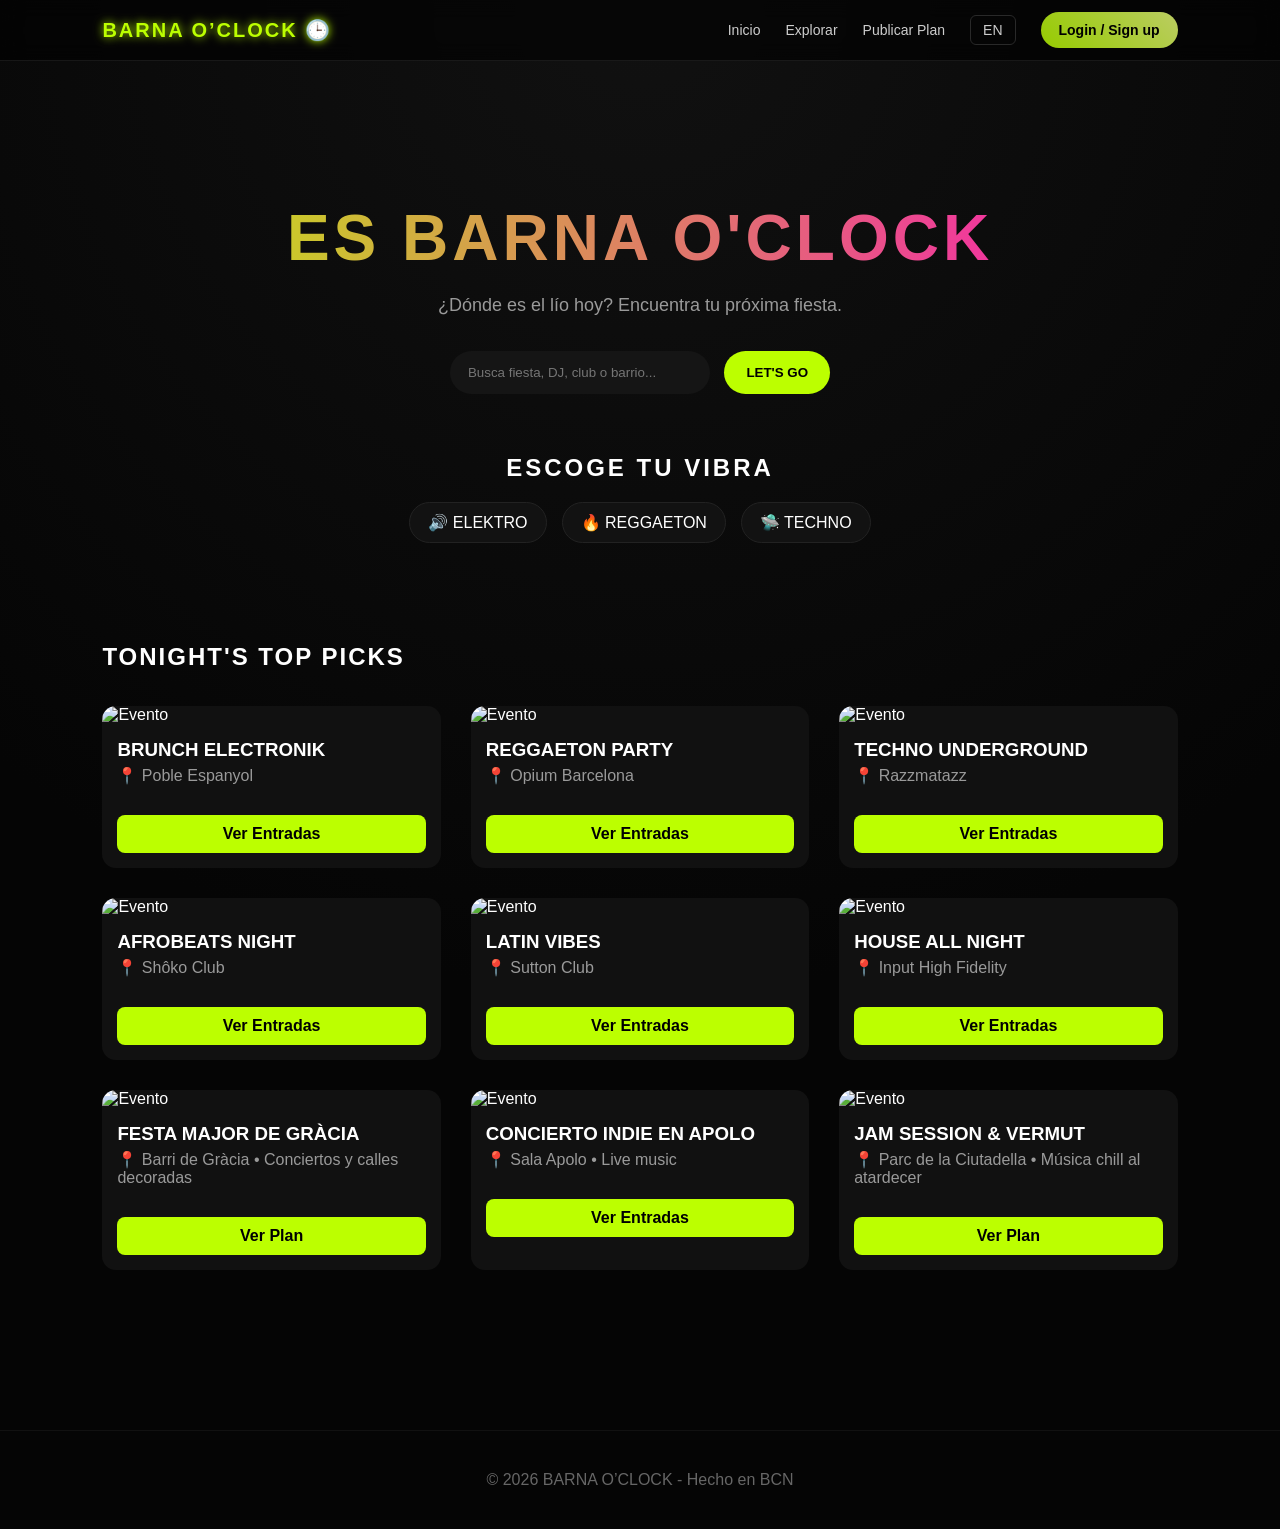
==== index.html @ 9865435f "ingles y css" ====
<!DOCTYPE html>
<html lang="es">
<head>
<meta charset="UTF-8">
<meta name="viewport" content="width=device-width, initial-scale=1.0">
<title>BARNA O’CLOCK | La noche en BCN</title>
<link rel="stylesheet" href="style.css">
</head>

<body>

<header>
<nav>
<div class="logo">BARNA O’CLOCK 🕒</div>

<ul>
<li><a href="index.html">Inicio</a></li>
<li><a href="explorar.html">Explorar</a></li>
<li><a href="nuevo-evento.html">Publicar Plan</a></li>

<li><a href="index-en.html" id="lang-toggle">EN</a></li>

<li><a href="auth.html" class="btn-login">Login / Sign up</a></li>
</ul>

</nav>
</header>


    <main>
        <section class="hero">          
            <h1>ES BARNA O'CLOCK</h1>
            <p>¿Dónde es el lío hoy? Encuentra tu próxima fiesta.</p>
            <input type="text" placeholder="Busca fiesta, DJ, club o barrio...">
            <button>LET'S GO</button>
        </section>

        <section class="vibes">
            <h2>ESCOGE TU VIBRA</h2>
            <div class="vibe-tags">
                <span>🔊 ELEKTRO</span>
                <span>🔥 REGGAETON</span>
                <span>🛸 TECHNO</span>
            </div>
        </section>

        <section class="eventos-destacados">
            <h2>TONIGHT'S TOP PICKS</h2>
            <div class="grid-eventos">

<div class="card">
<img src="img/flyer1.jpg" alt="Evento">
<h3>BRUNCH ELECTRONIK</h3>
<p>📍 Poble Espanyol</p>
<a href="evento.html">Ver Entradas</a>
</div>

<div class="card">
<img src="img/flyer2.jpg" alt="Evento">
<h3>REGGAETON PARTY</h3>
<p>📍 Opium Barcelona</p>
<a href="#">Ver Entradas</a>
</div>

<div class="card">
<img src="img/flyer3.jpg" alt="Evento">
<h3>TECHNO UNDERGROUND</h3>
<p>📍 Razzmatazz</p>
<a href="#">Ver Entradas</a>
</div>

<div class="card">
<img src="img/flyer4.jpg" alt="Evento">
<h3>AFROBEATS NIGHT</h3>
<p>📍 Shôko Club</p>
<a href="#">Ver Entradas</a>
</div>

<div class="card">
<img src="img/flyer5.jpg" alt="Evento">
<h3>LATIN VIBES</h3>
<p>📍 Sutton Club</p>
<a href="#">Ver Entradas</a>
</div>

<div class="card">
<img src="img/flyer6.jpg" alt="Evento">
<h3>HOUSE ALL NIGHT</h3>
<p>📍 Input High Fidelity</p>
<a href="#">Ver Entradas</a>
</div>

<div class="card">
<img src="img/flyer7.jpg" alt="Evento">
<h3>FESTA MAJOR DE GRÀCIA</h3>
<p>📍 Barri de Gràcia • Conciertos y calles decoradas</p>
<a href="#">Ver Plan</a>
</div>

<div class="card">
<img src="img/flyer8.jpg" alt="Evento">
<h3>CONCIERTO INDIE EN APOLO</h3>
<p>📍 Sala Apolo • Live music</p>
<a href="#">Ver Entradas</a>
</div>

<div class="card">
<img src="img/flyer9.jpg" alt="Evento">
<h3>JAM SESSION & VERMUT</h3>
<p>📍 Parc de la Ciutadella • Música chill al atardecer</p>
<a href="#">Ver Plan</a>
</div>

</div>
        </section>
    </main>

    <footer>
        <p>&copy; 2026 BARNA O’CLOCK - Hecho en BCN</p>
    </footer>

</body>
</html>
---- style.css ----
/* ===== RESET ===== */
*{
    margin:0;
    padding:0;
    box-sizing:border-box;
}

:root{
    --bg-dark:#070707;
    --bg-card:#111;
    --accent-neon:#bcff00;
    --accent-pink:#ff00c8;
    --text-white:#ffffff;
    --text-gray:#9a9a9a;
}

/* ===== BODY ===== */

body{
    background: radial-gradient(circle at top,#111 0%,#050505 60%);
    color:var(--text-white);
    font-family: 'Segoe UI',Arial, sans-serif;
    min-height:100vh;
}

/* ===== NAVBAR ===== */

header{
    backdrop-filter: blur(10px);
    background: rgba(0,0,0,0.6);
    position:sticky;
    top:0;
    z-index:10;
}

nav{
    display:flex;
    justify-content:space-between;
    align-items:center;
    padding:18px 8%;
    border-bottom:1px solid rgba(255,255,255,0.08);
}

.logo{
    font-weight:800;
    letter-spacing:2px;
    font-size:20px;
    color:var(--accent-neon);
    text-shadow:0 0 10px var(--accent-neon);
}

nav ul{
    list-style:none;
    display:flex;
    gap:25px;
    align-items:center;
}

nav a{
    color:var(--text-white);
    text-decoration:none;
    font-size:14px;
    opacity:0.8;
    transition:0.3s;
}

nav a:hover{
    opacity:1;
    color:var(--accent-neon);
}

#lang-toggle{
    background:none;
    border:1px solid #333;
    color:white;
    padding:6px 12px;
    border-radius:6px;
    cursor:pointer;
    transition:0.2s;
}

#lang-toggle:hover{
    border-color:var(--accent-neon);
    color:var(--accent-neon);
}

/* ===== LOGIN BUTTON ===== */

.btn-login{
    background:linear-gradient(45deg,var(--accent-neon),#eaff7b);
    color:black;
    padding:10px 18px;
    border-radius:20px;
    font-weight:700;
    transition:0.25s;
}

.btn-login:hover{
    transform:translateY(-2px);
    box-shadow:0 0 12px var(--accent-neon);
}

/* ===== HERO ===== */

.hero{
    text-align:center;
    padding:140px 20px 40px;
}

.hero h1{
    font-size:64px;
    letter-spacing:4px;
    margin-bottom:20px;
    background:linear-gradient(90deg,var(--accent-neon),var(--accent-pink));
    -webkit-background-clip:text;
    -webkit-text-fill-color:transparent;
}

.hero p{
    color:var(--text-gray);
    margin-bottom:35px;
    font-size:18px;
}

/* ===== SEARCH ===== */

.hero input{
    padding:14px 18px;
    width:260px;
    border-radius:30px;
    border:none;
    outline:none;
    margin-right:10px;
    background:#151515;
    color:white;
}

.hero button{
    padding:14px 22px;
    border:none;
    border-radius:30px;
    background:var(--accent-neon);
    font-weight:700;
    cursor:pointer;
    transition:0.25s;
}

.hero button:hover{
    transform:scale(1.05);
    box-shadow:0 0 15px var(--accent-neon);
}

/* ===== VIBES ===== */

.vibes{
    text-align:center;
    padding:20px 20px;
}

.vibes h2{
    margin-bottom:20px;
    letter-spacing:3px;
}

.vibe-tags{
    display:flex;
    justify-content:center;
    gap:15px;
    flex-wrap:wrap;
}

.vibe-tags span{
    background:#121212;
    border:1px solid #222;
    padding:10px 18px;
    border-radius:25px;
    cursor:pointer;
    transition:0.25s;
}

.vibe-tags span:hover{
    background:var(--accent-neon);
    color:black;
    transform:translateY(-3px);
}

/* ===== EVENTOS ===== */

.eventos-destacados{
    padding:80px 8%;
}

.eventos-destacados h2{
    margin-bottom:35px;
    letter-spacing:2px;
}

.grid-eventos{
    display:grid;
    grid-template-columns:repeat(auto-fit,minmax(260px,1fr));
    gap:30px;
}

/* ===== EVENT CARD ===== */

.card{
    background:var(--bg-card);
    border-radius:14px;
    overflow:hidden;
    transition:0.3s;
    position:relative;
}

.card img{
    width:100%;
    height:220px;
    object-fit:cover;
}

.card h3{
    padding:15px 15px 5px;
}

.card p{
    padding:0 15px 15px;
    color:var(--text-gray);
}

.card a{
    display:block;
    text-align:center;
    margin:15px;
    padding:10px;
    border-radius:8px;
    text-decoration:none;
    font-weight:700;
    background:var(--accent-neon);
    color:black;
}

.card:hover{
    transform:translateY(-8px);
    box-shadow:0 0 25px rgba(188,255,0,0.25);
}

/* ===== FOOTER ===== */

footer{
    text-align:center;
    padding:40px;
    border-top:1px solid #111;
    color:#666;
    margin-top:80px;
}
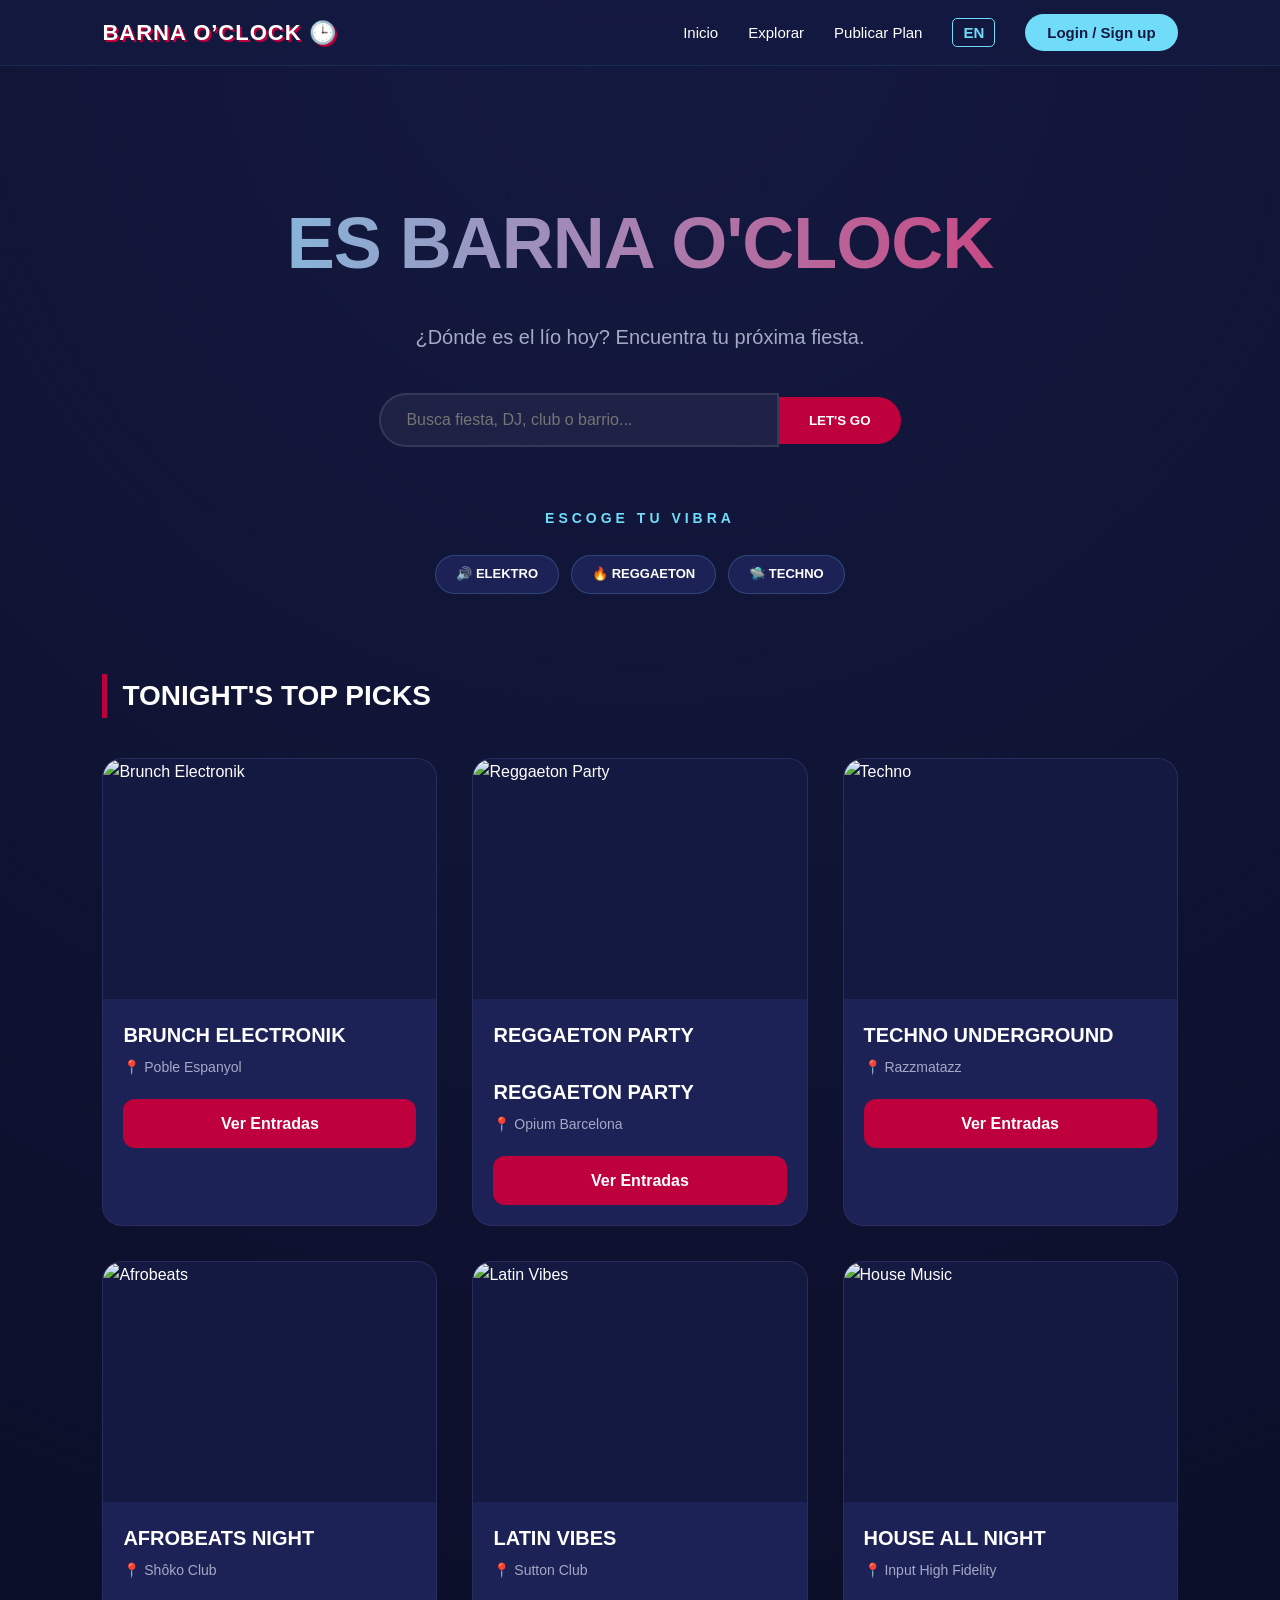
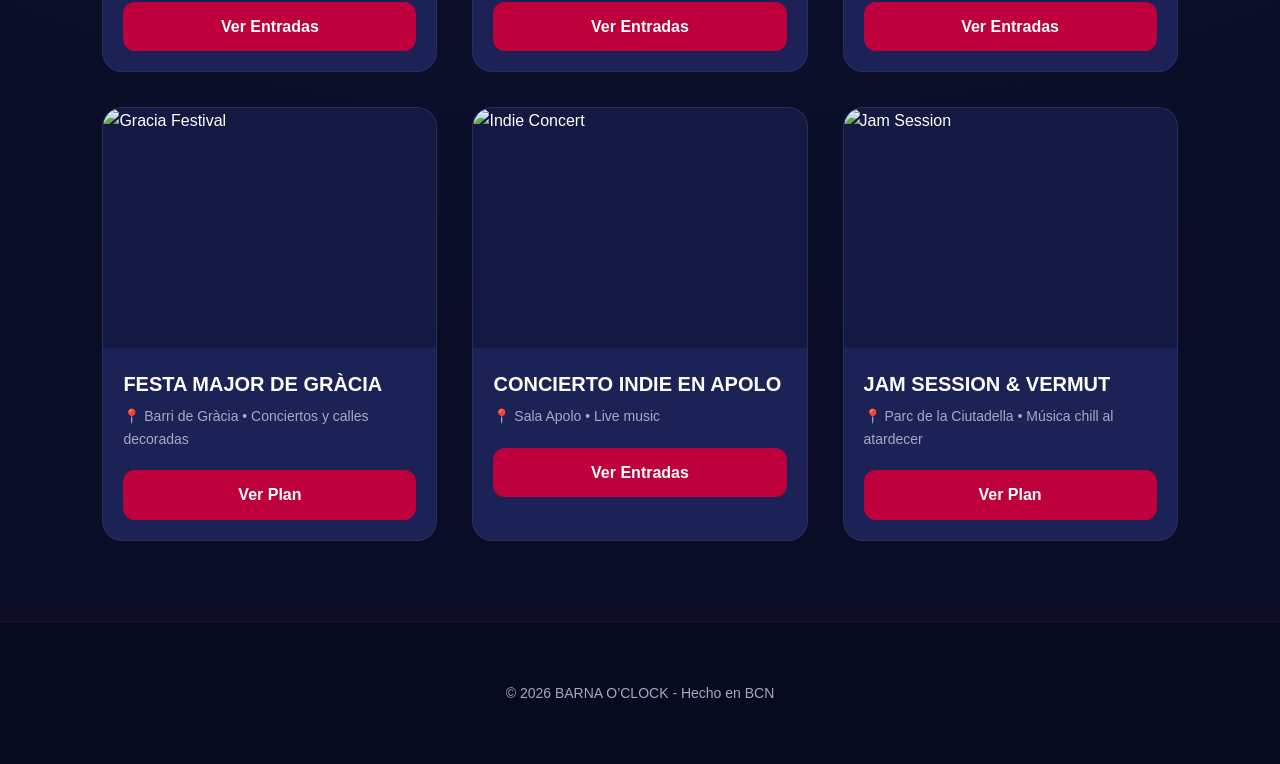
==== commit f0d2ddd6: "añadí fotos en versión española" ====
--- a/index.html
+++ b/index.html
@@ -49,63 +49,64 @@
             <div class="grid-eventos">
 
 <div class="card">
-<img src="img/flyer1.jpg" alt="Evento">
+<img src="https://ege.electronicgroove.com/wp-content/uploads/2025/07/BRUNCH-FESTIVAL-Official-1000x667-1.jpg?q=80&w=800&auto=format&fit=crop" alt="Brunch Electronik">
 <h3>BRUNCH ELECTRONIK</h3>
 <p>📍 Poble Espanyol</p>
 <a href="evento.html">Ver Entradas</a>
 </div>
 
 <div class="card">
-<img src="img/flyer2.jpg" alt="Evento">
+<img src="https://images.myguide-cdn.com/ibiza/companies/the-best-reggaeton-party-in-ibiza/large/the-best-reggaeton-party-in-ibiza-3698609.jpg?q=80&w=800&auto=format&fit=crop" alt="Reggaeton Party">
+        <h3>REGGAETON PARTY</h3>
 <h3>REGGAETON PARTY</h3>
 <p>📍 Opium Barcelona</p>
 <a href="#">Ver Entradas</a>
 </div>
 
 <div class="card">
-<img src="img/flyer3.jpg" alt="Evento">
+<img src="https://wololosound.com/wp-content/uploads/animals-industry.jpg?q=80&w=800&auto=format&fit=crop" alt="Techno">
 <h3>TECHNO UNDERGROUND</h3>
 <p>📍 Razzmatazz</p>
 <a href="#">Ver Entradas</a>
 </div>
 
 <div class="card">
-<img src="img/flyer4.jpg" alt="Evento">
+<img src="https://d1csarkz8obe9u.cloudfront.net/posterpreviews/afrobeat-party-facebook-event-cover-template-design-cb56b860363b6b14350ea0bd824577ab_screen.jpg?ts=1716645674?q=80&w=800&auto=format&fit=crop" alt="Afrobeats">
 <h3>AFROBEATS NIGHT</h3>
 <p>📍 Shôko Club</p>
 <a href="#">Ver Entradas</a>
 </div>
 
 <div class="card">
-<img src="img/flyer5.jpg" alt="Evento">
+<img src="https://encrypted-tbn0.gstatic.com/images?q=tbn:ANd9GcQl5OICuQEMyode-FNRcwqVIDa-C47P2sud2g&s?q=80&w=800&auto=format&fit=crop" alt="Latin Vibes">
 <h3>LATIN VIBES</h3>
 <p>📍 Sutton Club</p>
 <a href="#">Ver Entradas</a>
 </div>
 
 <div class="card">
-<img src="img/flyer6.jpg" alt="Evento">
+<img src="https://images.unsplash.com/photo-1470225620780-dba8ba36b745?q=80&w=800&auto=format&fit=crop" alt="House Music">
 <h3>HOUSE ALL NIGHT</h3>
 <p>📍 Input High Fidelity</p>
 <a href="#">Ver Entradas</a>
 </div>
 
 <div class="card">
-<img src="img/flyer7.jpg" alt="Evento">
+<img src="https://foodlovertour.com/wp-content/uploads/sites/7327/2015/10/Gracia-Festival-2015.jpg?w=700&h=700&zoom=2?q=80&w=800&auto=format&fit=crop" alt="Gracia Festival">
 <h3>FESTA MAJOR DE GRÀCIA</h3>
 <p>📍 Barri de Gràcia • Conciertos y calles decoradas</p>
 <a href="#">Ver Plan</a>
 </div>
 
 <div class="card">
-<img src="img/flyer8.jpg" alt="Evento">
+<img src="https://static.wixstatic.com/media/11062b_ef9a2dc1bb7a442abc56cb2acd2b56d2~mv2.jpeg/v1/fill/w_1480,h_832,al_c,q_85,usm_0.66_1.00_0.01,enc_avif,quality_auto/11062b_ef9a2dc1bb7a442abc56cb2acd2b56d2~mv2.jpeg?q=80&w=800&auto=format&fit=crop" alt="Indie Concert">
 <h3>CONCIERTO INDIE EN APOLO</h3>
 <p>📍 Sala Apolo • Live music</p>
 <a href="#">Ver Entradas</a>
 </div>
 
 <div class="card">
-<img src="img/flyer9.jpg" alt="Evento">
+ <img src="https://marulacafe.com/wp-content/uploads/2024/11/mejores-jam-session-en-Barcelona-ok-1-1.jpg?q=80&w=800&auto=format&fit=crop" alt="Jam Session">
 <h3>JAM SESSION & VERMUT</h3>
 <p>📍 Parc de la Ciutadella • Música chill al atardecer</p>
 <a href="#">Ver Plan</a>
--- a/style.css
+++ b/style.css
@@ -1,4 +1,4 @@
-/* ===== RESET ===== */
+/* ===== RESET & VARIABLES ===== */
 *{
     margin:0;
     padding:0;
@@ -6,250 +6,264 @@
 }
 
 :root{
-    --bg-dark:#070707;
-    --bg-card:#111;
-    --accent-neon:#bcff00;
-    --accent-pink:#ff00c8;
-    --text-white:#ffffff;
-    --text-gray:#9a9a9a;
+    /* Colores Corporativos */
+    --bcn-blue: #141941;      /* Azul profundo */
+    --bcn-red: #BE013C;       /* Rojo vibrante */
+    --bcn-skyblue: #70DCF9;   /* Skyblue */
+    --bcn-fuchsia: #E02365;   /* Fucsia opcional */
+    
+    /* Colores de apoyo */
+    --bg-dark: #0a0d25;       /* Fondo aún más oscuro para contraste */
+    --card-blue: #1c2255;     /* Azul para tarjetas */
+    --text-white: #ffffff;
+    --text-gray: #a5a9c5;
 }
 
 /* ===== BODY ===== */
-
 body{
-    background: radial-gradient(circle at top,#111 0%,#050505 60%);
-    color:var(--text-white);
-    font-family: 'Segoe UI',Arial, sans-serif;
-    min-height:100vh;
+    background: radial-gradient(circle at top, var(--bcn-blue) 0%, var(--bg-dark) 80%);
+    color: var(--text-white);
+    font-family: 'Segoe UI', Roboto, Helvetica, Arial, sans-serif;
+    min-height: 100vh;
+    line-height: 1.6;
 }
 
 /* ===== NAVBAR ===== */
-
 header{
-    backdrop-filter: blur(10px);
-    background: rgba(0,0,0,0.6);
-    position:sticky;
-    top:0;
-    z-index:10;
+    backdrop-filter: blur(15px);
+    background: rgba(20, 25, 65, 0.8);
+    position: sticky;
+    top: 0;
+    z-index: 100;
+    border-bottom: 1px solid rgba(112, 220, 249, 0.1);
 }
 
 nav{
-    display:flex;
-    justify-content:space-between;
-    align-items:center;
-    padding:18px 8%;
-    border-bottom:1px solid rgba(255,255,255,0.08);
+    display: flex;
+    justify-content: space-between;
+    align-items: center;
+    padding: 15px 8%;
 }
 
 .logo{
-    font-weight:800;
-    letter-spacing:2px;
-    font-size:20px;
-    color:var(--accent-neon);
-    text-shadow:0 0 10px var(--accent-neon);
+    font-weight: 900;
+    letter-spacing: 1px;
+    font-size: 22px;
+    color: var(--text-white);
+    text-shadow: 2px 2px 0px var(--bcn-red);
 }
 
 nav ul{
-    list-style:none;
-    display:flex;
-    gap:25px;
-    align-items:center;
+    list-style: none;
+    display: flex;
+    gap: 30px;
+    align-items: center;
 }
 
 nav a{
-    color:var(--text-white);
-    text-decoration:none;
-    font-size:14px;
-    opacity:0.8;
-    transition:0.3s;
+    color: var(--text-white);
+    text-decoration: none;
+    font-size: 15px;
+    font-weight: 500;
+    transition: 0.3s ease;
 }
 
 nav a:hover{
-    opacity:1;
-    color:var(--accent-neon);
+    color: var(--bcn-skyblue);
 }
 
 #lang-toggle{
-    background:none;
-    border:1px solid #333;
-    color:white;
-    padding:6px 12px;
-    border-radius:6px;
-    cursor:pointer;
-    transition:0.2s;
-}
-
-#lang-toggle:hover{
-    border-color:var(--accent-neon);
-    color:var(--accent-neon);
+    border: 1px solid var(--bcn-skyblue);
+    color: var(--bcn-skyblue);
+    padding: 5px 10px;
+    border-radius: 5px;
+    font-weight: bold;
 }
 
 /* ===== LOGIN BUTTON ===== */
-
 .btn-login{
-    background:linear-gradient(45deg,var(--accent-neon),#eaff7b);
-    color:black;
-    padding:10px 18px;
-    border-radius:20px;
-    font-weight:700;
-    transition:0.25s;
+    background: var(--bcn-skyblue);
+    color: var(--bcn-blue) !important;
+    padding: 10px 22px;
+    border-radius: 50px;
+    font-weight: 700;
+    opacity: 1 !important;
 }
 
 .btn-login:hover{
-    transform:translateY(-2px);
-    box-shadow:0 0 12px var(--accent-neon);
-}
-
-/* ===== HERO ===== */
-
+    background: var(--text-white);
+    transform: translateY(-2px);
+    box-shadow: 0 5px 15px rgba(112, 220, 249, 0.3);
+}
+
+/* ===== HERO SECTION ===== */
 .hero{
-    text-align:center;
-    padding:140px 20px 40px;
+    text-align: center;
+    padding: 120px 20px 60px;
 }
 
 .hero h1{
-    font-size:64px;
-    letter-spacing:4px;
-    margin-bottom:20px;
-    background:linear-gradient(90deg,var(--accent-neon),var(--accent-pink));
-    -webkit-background-clip:text;
-    -webkit-text-fill-color:transparent;
+    font-size: clamp(40px, 8vw, 72px);
+    font-weight: 900;
+    margin-bottom: 20px;
+    background: linear-gradient(to right, var(--bcn-skyblue), var(--bcn-fuchsia));
+    -webkit-background-clip: text;
+    -webkit-text-fill-color: transparent;
+    letter-spacing: -1px;
 }
 
 .hero p{
-    color:var(--text-gray);
-    margin-bottom:35px;
-    font-size:18px;
-}
-
-/* ===== SEARCH ===== */
+    color: var(--text-gray);
+    margin-bottom: 40px;
+    font-size: 20px;
+}
 
 .hero input{
-    padding:14px 18px;
-    width:260px;
-    border-radius:30px;
-    border:none;
-    outline:none;
-    margin-right:10px;
-    background:#151515;
-    color:white;
+    padding: 16px 25px;
+    width: 100%;
+    max-width: 400px;
+    border-radius: 50px 0 0 50px;
+    border: 2px solid rgba(255,255,255,0.1);
+    outline: none;
+    background: rgba(255,255,255,0.05);
+    color: white;
+    font-size: 16px;
+    transition: 0.3s;
+}
+
+.hero input:focus{
+    border-color: var(--bcn-skyblue);
+    background: rgba(255,255,255,0.1);
 }
 
 .hero button{
-    padding:14px 22px;
-    border:none;
-    border-radius:30px;
-    background:var(--accent-neon);
-    font-weight:700;
-    cursor:pointer;
-    transition:0.25s;
+    padding: 16px 30px;
+    margin-left: -5px;
+    border: none;
+    border-radius: 0 50px 50px 0;
+    background: var(--bcn-red);
+    color: white;
+    font-weight: 800;
+    cursor: pointer;
+    transition: 0.3s;
+    text-transform: uppercase;
 }
 
 .hero button:hover{
-    transform:scale(1.05);
-    box-shadow:0 0 15px var(--accent-neon);
+    background: var(--bcn-fuchsia);
+    box-shadow: 0 0 20px rgba(190, 1, 60, 0.4);
 }
 
 /* ===== VIBES ===== */
-
-.vibes{
-    text-align:center;
-    padding:20px 20px;
-}
-
 .vibes h2{
-    margin-bottom:20px;
-    letter-spacing:3px;
+    text-align: center;
+    font-size: 14px;
+    color: var(--bcn-skyblue);
+    text-transform: uppercase;
+    letter-spacing: 4px;
+    margin-bottom: 25px;
 }
 
 .vibe-tags{
-    display:flex;
-    justify-content:center;
-    gap:15px;
-    flex-wrap:wrap;
+    display: flex;
+    justify-content: center;
+    gap: 12px;
 }
 
 .vibe-tags span{
-    background:#121212;
-    border:1px solid #222;
-    padding:10px 18px;
-    border-radius:25px;
-    cursor:pointer;
-    transition:0.25s;
+    background: var(--card-blue);
+    border: 1px solid rgba(112, 220, 249, 0.2);
+    padding: 8px 20px;
+    border-radius: 50px;
+    font-size: 13px;
+    font-weight: 600;
+    cursor: pointer;
+    transition: 0.3s;
 }
 
 .vibe-tags span:hover{
-    background:var(--accent-neon);
-    color:black;
-    transform:translateY(-3px);
-}
-
-/* ===== EVENTOS ===== */
-
+    border-color: var(--bcn-red);
+    color: var(--bcn-red);
+    background: white;
+}
+
+/* ===== EVENTOS GRID ===== */
 .eventos-destacados{
-    padding:80px 8%;
+    padding: 80px 8%;
 }
 
 .eventos-destacados h2{
-    margin-bottom:35px;
-    letter-spacing:2px;
+    font-size: 28px;
+    margin-bottom: 40px;
+    border-left: 5px solid var(--bcn-red);
+    padding-left: 15px;
 }
 
 .grid-eventos{
-    display:grid;
-    grid-template-columns:repeat(auto-fit,minmax(260px,1fr));
-    gap:30px;
-}
-
-/* ===== EVENT CARD ===== */
-
+    display: grid;
+    grid-template-columns: repeat(auto-fit, minmax(300px, 1fr));
+    gap: 35px;
+}
+
+/* ===== CARDS ===== */
 .card{
-    background:var(--bg-card);
-    border-radius:14px;
-    overflow:hidden;
-    transition:0.3s;
-    position:relative;
-}
-
-.card img{
-    width:100%;
-    height:220px;
-    object-fit:cover;
+    background: var(--card-blue);
+    border-radius: 20px;
+    overflow: hidden;
+    transition: 0.4s cubic-bezier(0.175, 0.885, 0.32, 1.275);
+    border: 1px solid rgba(255,255,255,0.05);
+}
+
+.card:hover{
+    transform: translateY(-12px);
+    box-shadow: 0 20px 40px rgba(0,0,0,0.4);
+    border-color: var(--bcn-skyblue);
+}
+
+.card img {
+    width: 100%;
+    height: 240px;
+    object-fit: cover;
+    background-color: var(--bcn-blue); /* Fondo de respaldo */
+    display: block;
 }
 
 .card h3{
-    padding:15px 15px 5px;
+    padding: 20px 20px 5px;
+    font-size: 20px;
+    color: var(--text-white);
 }
 
 .card p{
-    padding:0 15px 15px;
-    color:var(--text-gray);
+    padding: 0 20px 20px;
+    color: var(--text-gray);
+    font-size: 14px;
 }
 
 .card a{
-    display:block;
-    text-align:center;
-    margin:15px;
-    padding:10px;
-    border-radius:8px;
-    text-decoration:none;
-    font-weight:700;
-    background:var(--accent-neon);
-    color:black;
-}
-
-.card:hover{
-    transform:translateY(-8px);
-    box-shadow:0 0 25px rgba(188,255,0,0.25);
+    display: block;
+    margin: 0 20px 20px;
+    padding: 12px;
+    text-align: center;
+    background: var(--bcn-red);
+    color: white;
+    text-decoration: none;
+    border-radius: 12px;
+    font-weight: 700;
+    transition: 0.3s;
+}
+
+.card a:hover{
+    background: white;
+    color: var(--bcn-red);
 }
 
 /* ===== FOOTER ===== */
-
 footer{
-    text-align:center;
-    padding:40px;
-    border-top:1px solid #111;
-    color:#666;
-    margin-top:80px;
-}
-
+    text-align: center;
+    padding: 60px;
+    background: #080a1d;
+    color: var(--text-gray);
+    font-size: 14px;
+    border-top: 1px solid rgba(255,255,255,0.05);
+}
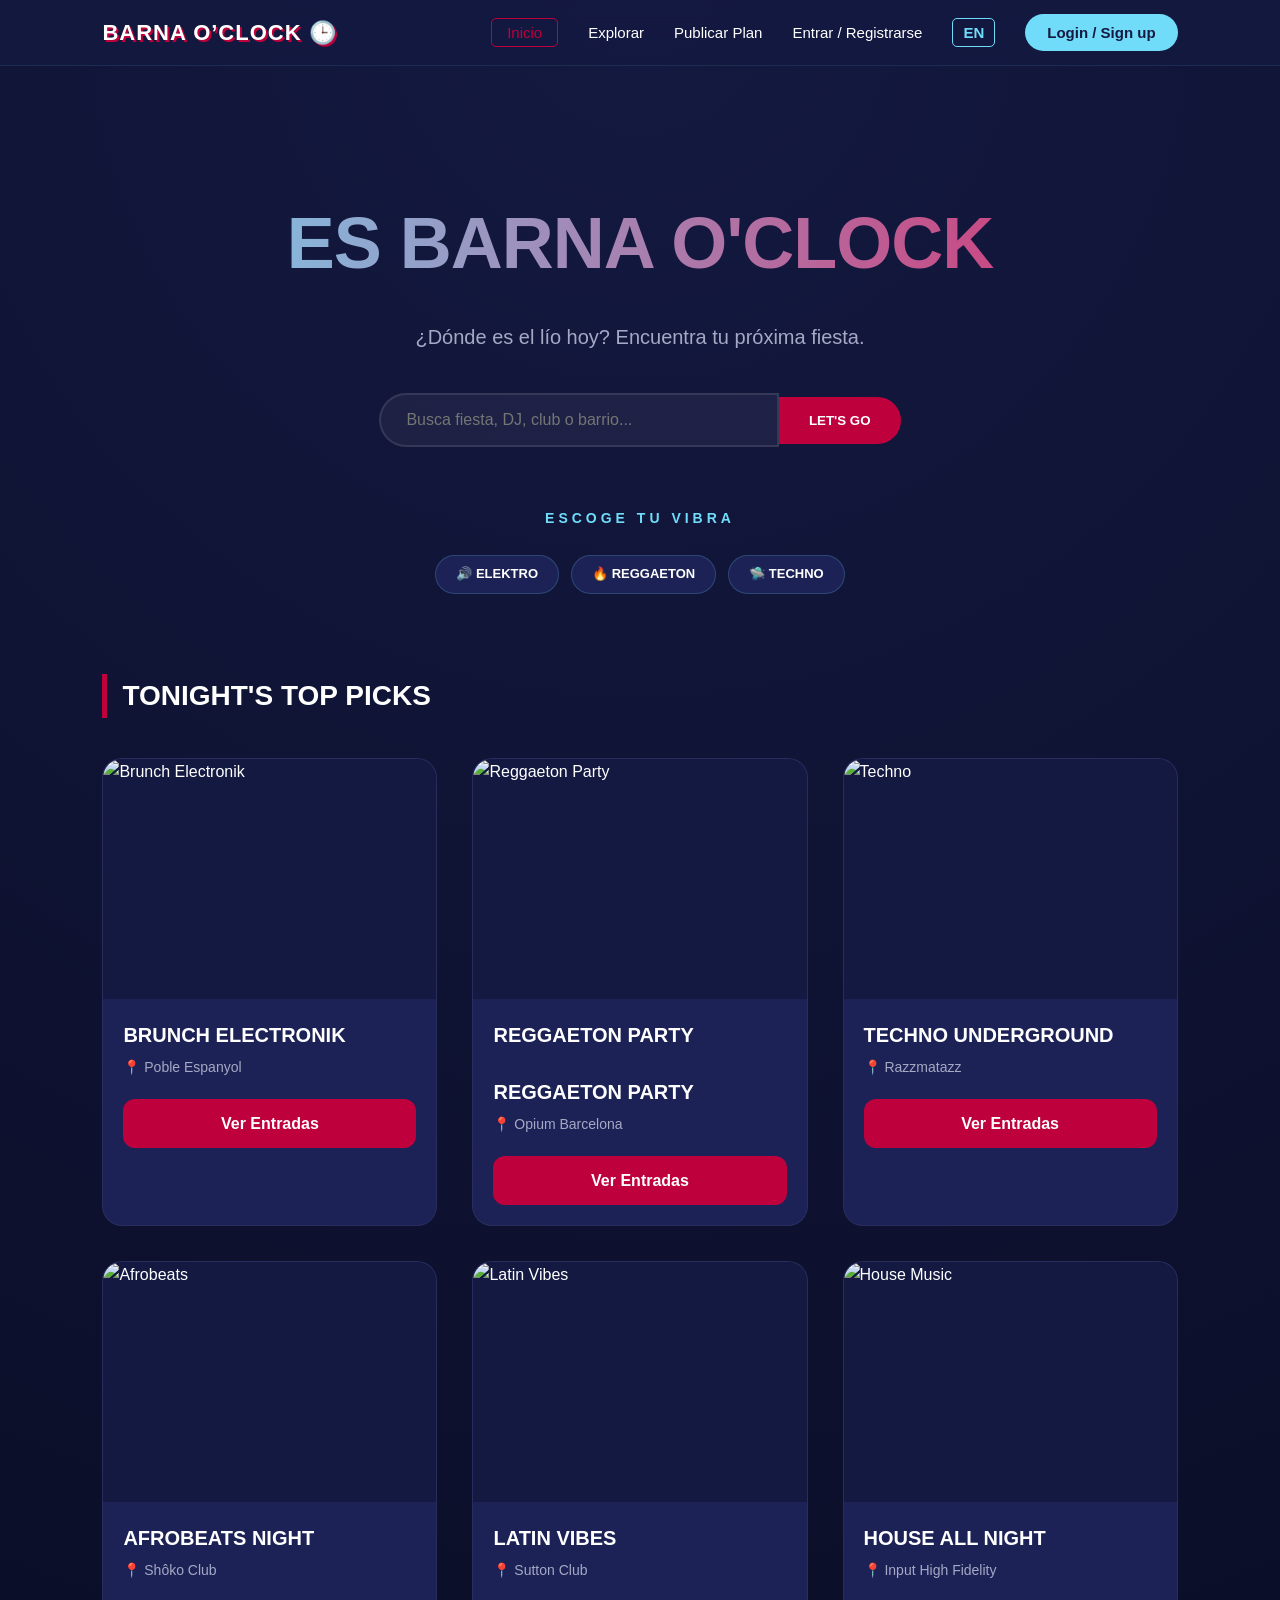
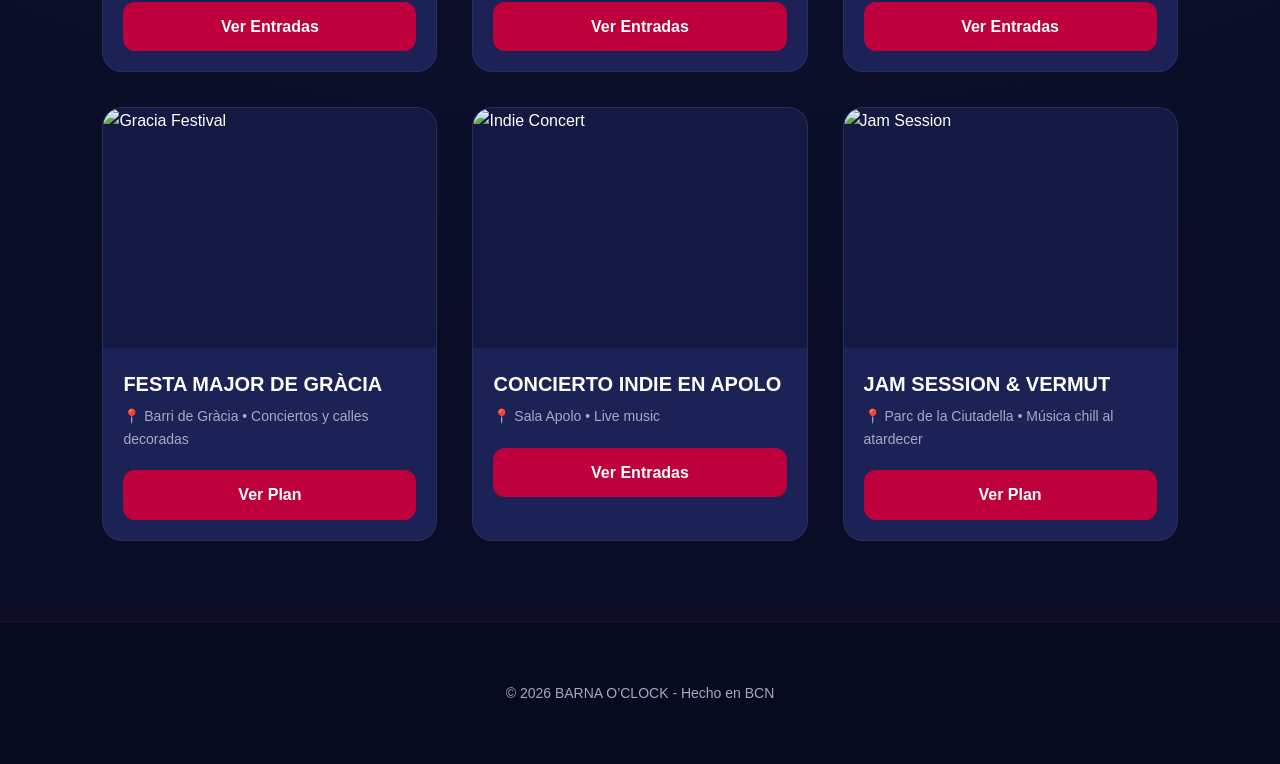
==== commit d8232b1f: "Actualizo los nav" ====
--- a/index.html
+++ b/index.html
@@ -14,9 +14,10 @@
 <div class="logo">BARNA O’CLOCK 🕒</div>
 
 <ul>
-<li><a href="index.html">Inicio</a></li>
-<li><a href="explorar.html">Explorar</a></li>
-<li><a href="nuevo-evento.html">Publicar Plan</a></li>
+            <li><a href="index.html" class="btn-back">Inicio</a></li>
+            <li><a href="explorar.html">Explorar</a></li>
+            <li><a href="nuevo-evento.html">Publicar Plan</a></li>            
+            <li><a href="auth.html">Entrar / Registrarse</a></li>
 
 <li><a href="index-en.html" id="lang-toggle">EN</a></li>
 
--- a/style.css
+++ b/style.css
@@ -266,4 +266,408 @@
     color: var(--text-gray);
     font-size: 14px;
     border-top: 1px solid rgba(255,255,255,0.05);
+}
+
+/* ===== AUTH PAGE SPECIFIC ===== */
+
+.auth-container {
+    display: flex;
+    flex-direction: column;
+    align-items: center;
+    justify-content: center;
+    padding: 60px 20px;
+    min-height: calc(100vh - 160px);
+}
+
+.auth-hero-logo {
+    text-align: center;
+    margin-bottom: 40px;
+}
+
+.auth-hero-logo h1 {
+    font-size: 3rem;
+    color: var(--text-white);
+    text-shadow: 0 0 20px rgba(112, 220, 249, 0.4);
+    letter-spacing: 5px;
+}
+
+.auth-hero-logo p {
+    color: var(--bcn-skyblue);
+    font-weight: 600;
+    text-transform: uppercase;
+    letter-spacing: 2px;
+}
+
+/* La Tarjeta */
+.auth-card {
+    background: var(--card-blue);
+    width: 100%;
+    max-width: 450px;
+    border-radius: 20px;
+    overflow: hidden;
+    box-shadow: 0 20px 50px rgba(0,0,0,0.5);
+    border: 1px solid rgba(255,255,255,0.05);
+}
+
+/* Pestañas */
+.auth-tabs {
+    display: flex;
+    background: rgba(0,0,0,0.2);
+}
+
+.tab-btn {
+    flex: 1;
+    padding: 20px;
+    border: none;
+    background: transparent;
+    color: var(--text-gray);
+    font-weight: 800;
+    cursor: pointer;
+    transition: 0.3s;
+    border-bottom: 3px solid transparent;
+}
+
+.tab-btn.active {
+    color: var(--bcn-skyblue);
+    border-bottom: 3px solid var(--bcn-skyblue);
+    background: rgba(112, 220, 249, 0.05);
+}
+
+/* Formulario */
+.auth-body {
+    padding: 40px;
+}
+
+.input-group {
+    margin-bottom: 25px;
+}
+
+.input-group label {
+    display: block;
+    margin-bottom: 8px;
+    font-size: 14px;
+    font-weight: 600;
+    color: var(--text-gray);
+}
+
+.input-group input {
+    width: 100%;
+    padding: 14px;
+    border-radius: 10px;
+    border: 1px solid rgba(255,255,255,0.1);
+    background: rgba(0,0,0,0.2);
+    color: white;
+    outline: none;
+}
+
+.input-group input:focus {
+    border-color: var(--bcn-skyblue);
+}
+
+/* Checkbox Estilizado */
+.form-options {
+    margin-bottom: 30px;
+}
+
+.checkbox-container {
+    display: block;
+    position: relative;
+    padding-left: 30px;
+    cursor: pointer;
+    font-size: 14px;
+    color: var(--text-gray);
+    user-select: none;
+}
+
+.checkbox-container input {
+    position: absolute;
+    opacity: 0;
+    cursor: pointer;
+}
+
+.checkmark {
+    position: absolute;
+    top: 0;
+    left: 0;
+    height: 18px;
+    width: 18px;
+    background-color: rgba(255,255,255,0.1);
+    border-radius: 4px;
+}
+
+.checkbox-container:hover input ~ .checkmark {
+    background-color: rgba(255,255,255,0.2);
+}
+
+.checkbox-container input:checked ~ .checkmark {
+    background-color: var(--bcn-skyblue);
+}
+
+/* Botón Principal */
+.btn-main-auth {
+    width: 100%;
+    padding: 16px;
+    border: none;
+    border-radius: 12px;
+    background: var(--bcn-red);
+    color: white;
+    font-weight: 800;
+    font-size: 16px;
+    cursor: pointer;
+    transition: 0.3s;
+    text-transform: uppercase;
+}
+
+.btn-main-auth:hover {
+    background: var(--bcn-fuchsia);
+    transform: scale(1.02);
+    box-shadow: 0 0 20px rgba(224, 35, 101, 0.4);
+}
+
+/* Separador */
+.separator {
+    text-align: center;
+    margin: 30px 0;
+    position: relative;
+}
+
+.separator::before {
+    content: "";
+    position: absolute;
+    top: 50%;
+    left: 0;
+    width: 100%;
+    height: 1px;
+    background: rgba(255,255,255,0.1);
+}
+
+.separator span {
+    background: var(--card-blue);
+    padding: 0 15px;
+    position: relative;
+    color: var(--text-gray);
+    font-style: italic;
+}
+
+/* Botones Sociales */
+.social-login {
+    display: flex;
+    flex-direction: column;
+    gap: 15px;
+}
+
+.btn-social {
+    width: 100%;
+    padding: 12px;
+    border: 1px solid rgba(255,255,255,0.1);
+    border-radius: 10px;
+    background: rgba(255,255,255,0.05);
+    color: white;
+    font-weight: 600;
+    cursor: pointer;
+    transition: 0.3s;
+    display: flex;
+    align-items: center;
+    justify-content: center;
+    gap: 10px;
+}
+
+.btn-social:hover {
+    background: rgba(255,255,255,0.1);
+    border-color: var(--text-white);
+}
+
+.btn-back {
+    border: 1px solid var(--bcn-red);
+    padding: 5px 15px !important;
+    border-radius: 5px;
+    color: var(--bcn-red) !important;
+}
+
+.btn-back:hover {
+    background: var(--bcn-red);
+    color: white !important;
+}
+
+/* ===== POST EVENT PAGE ===== */
+
+.form-page-container {
+    max-width: 800px;
+    margin: 60px auto;
+    padding: 0 20px;
+}
+
+.form-header h2 {
+    font-size: 24px;
+    letter-spacing: 1px;
+    margin-bottom: 30px;
+    color: var(--text-white);
+    border-left: 5px solid var(--bcn-red);
+    padding-left: 15px;
+}
+
+.post-event-card {
+    background: var(--card-blue);
+    padding: 40px;
+    border-radius: 20px;
+    border: 1px solid rgba(255, 255, 255, 0.05);
+    box-shadow: 0 20px 40px rgba(0,0,0,0.3);
+}
+
+.form-group {
+    margin-bottom: 25px;
+}
+
+.form-group label {
+    display: block;
+    font-weight: 700;
+    font-size: 13px;
+    color: var(--bcn-skyblue);
+    margin-bottom: 10px;
+    text-transform: uppercase;
+    letter-spacing: 1px;
+}
+
+/* Inputs y Textareas */
+.post-event-card input[type="text"],
+.post-event-card input[type="date"],
+.post-event-card input[type="time"],
+.post-event-card textarea {
+    width: 100%;
+    padding: 14px 18px;
+    background: rgba(0, 0, 0, 0.3);
+    border: 1px solid rgba(112, 220, 249, 0.2);
+    border-radius: 10px;
+    color: white;
+    font-family: inherit;
+    outline: none;
+    transition: 0.3s;
+}
+
+.post-event-card input:focus, 
+.post-event-card textarea:focus {
+    border-color: var(--bcn-skyblue);
+    box-shadow: 0 0 10px rgba(112, 220, 249, 0.2);
+}
+
+/* Layout en filas */
+.form-row {
+    display: grid;
+    grid-template-columns: 1fr 1fr;
+    gap: 20px;
+}
+
+.align-center {
+    align-items: center;
+}
+
+/* Radio Buttons personalizados */
+.radio-group {
+    display: flex;
+    flex-wrap: wrap;
+    gap: 20px;
+    margin-top: 5px;
+}
+
+.radio-item {
+    display: flex;
+    align-items: center;
+    cursor: pointer;
+    font-size: 14px;
+    color: var(--text-white);
+}
+
+.radio-item input {
+    display: none;
+}
+
+.radio-dot {
+    height: 18px;
+    width: 18px;
+    border: 2px solid var(--bcn-skyblue);
+    border-radius: 50%;
+    display: inline-block;
+    margin-right: 8px;
+    position: relative;
+}
+
+.radio-item input:checked + .radio-dot::after {
+    content: "";
+    position: absolute;
+    top: 3px;
+    left: 3px;
+    width: 8px;
+    height: 8px;
+    background: var(--bcn-skyblue);
+    border-radius: 50%;
+}
+
+/* Upload Area */
+.upload-area {
+    border: 2px dashed rgba(112, 220, 249, 0.4);
+    border-radius: 15px;
+    padding: 30px;
+    text-align: center;
+    transition: 0.3s;
+    background: rgba(112, 220, 249, 0.02);
+}
+
+.upload-area:hover {
+    border-color: var(--bcn-skyblue);
+    background: rgba(112, 220, 249, 0.05);
+}
+
+.upload-label {
+    cursor: pointer;
+    display: flex;
+    flex-direction: column;
+    align-items: center;
+}
+
+.upload-icon {
+    font-size: 32px;
+    color: var(--bcn-skyblue);
+    margin-bottom: 10px;
+}
+
+.upload-text {
+    font-weight: 800;
+    color: var(--text-white);
+    background: rgba(255,255,255,0.05);
+    padding: 8px 20px;
+    border-radius: 5px;
+}
+
+/* Botón Publicar */
+.btn-submit-event {
+    width: 100%;
+    padding: 18px;
+    background: var(--bcn-red);
+    color: white;
+    border: none;
+    border-radius: 12px;
+    font-size: 18px;
+    font-weight: 800;
+    cursor: pointer;
+    transition: 0.3s;
+    margin-top: 20px;
+    text-transform: uppercase;
+}
+
+.btn-submit-event:hover {
+    background: var(--bcn-fuchsia);
+    transform: translateY(-3px);
+    box-shadow: 0 10px 20px rgba(190, 1, 60, 0.3);
+}
+
+.btn-profile {
+    color: var(--bcn-skyblue) !important;
+    font-weight: bold;
+}
+
+/* Responsive */
+@media (max-width: 600px) {
+    .form-row {
+        grid-template-columns: 1fr;
+    }
 }
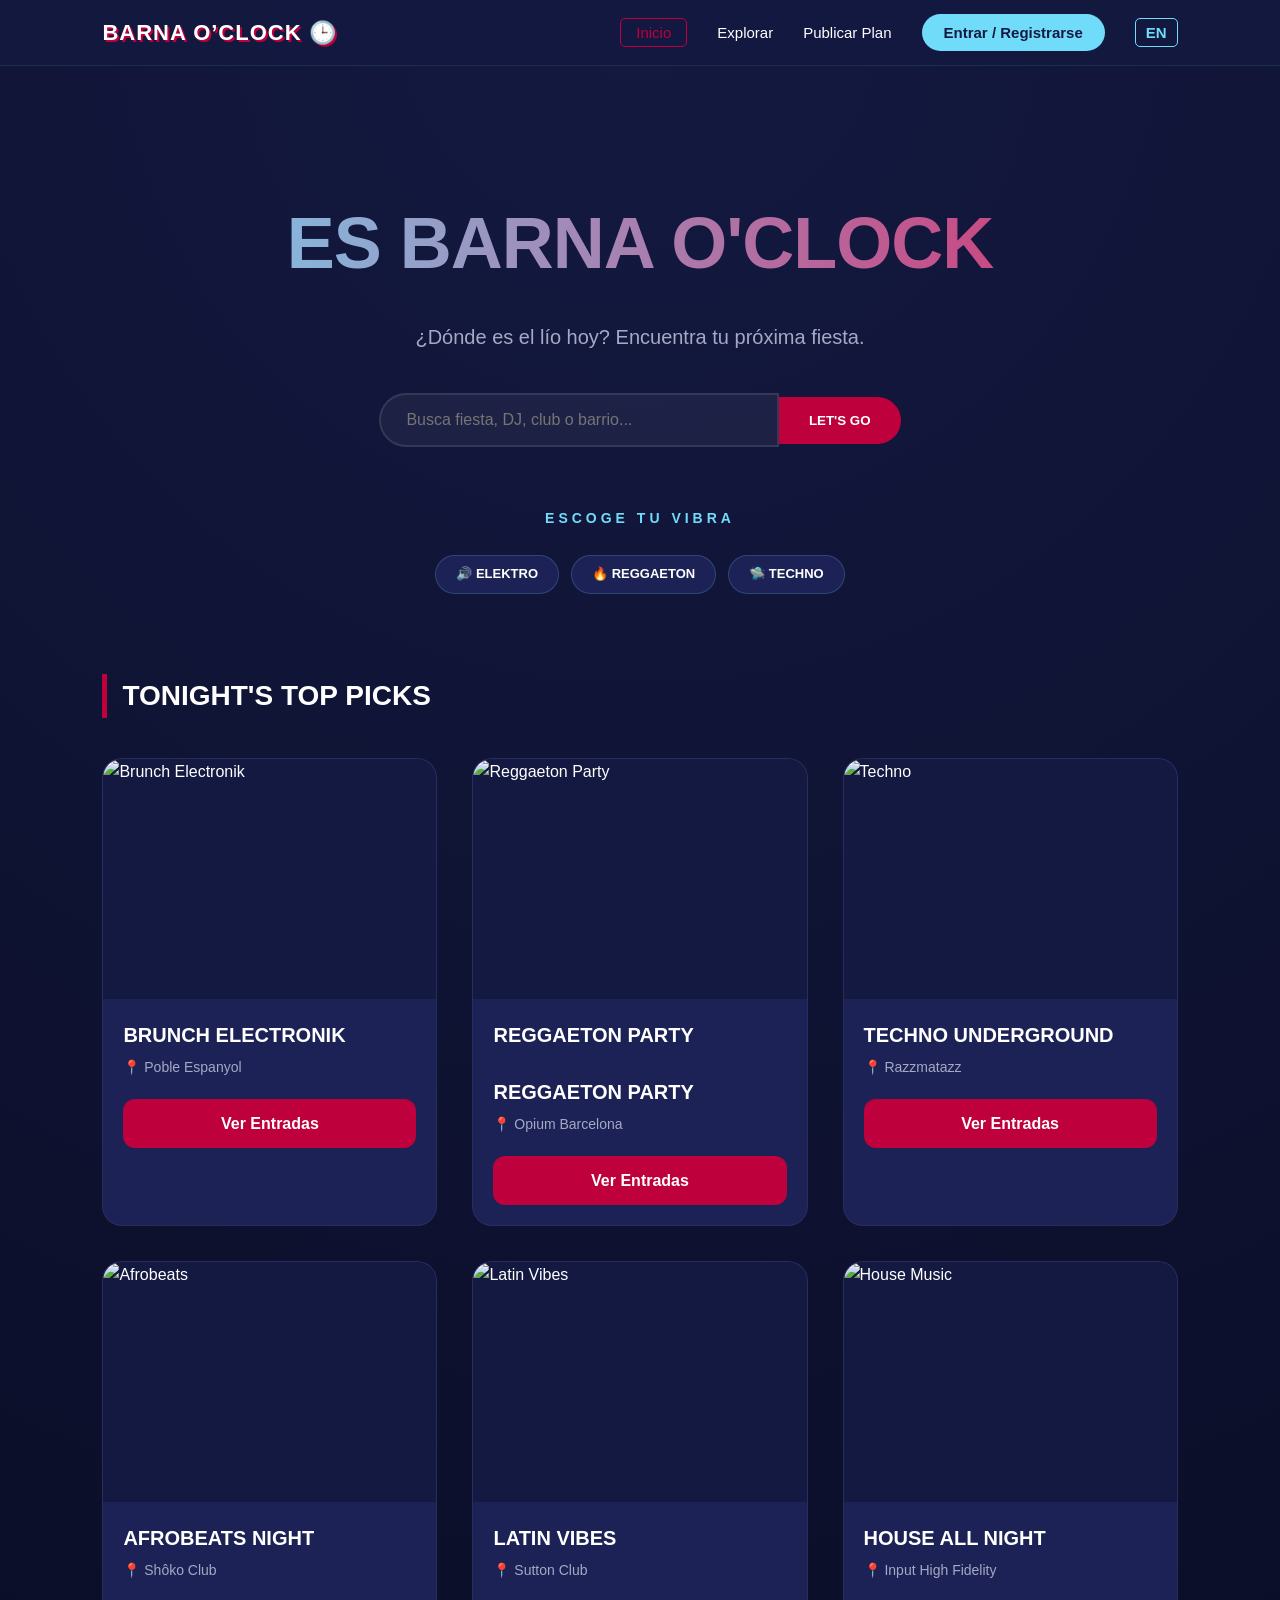
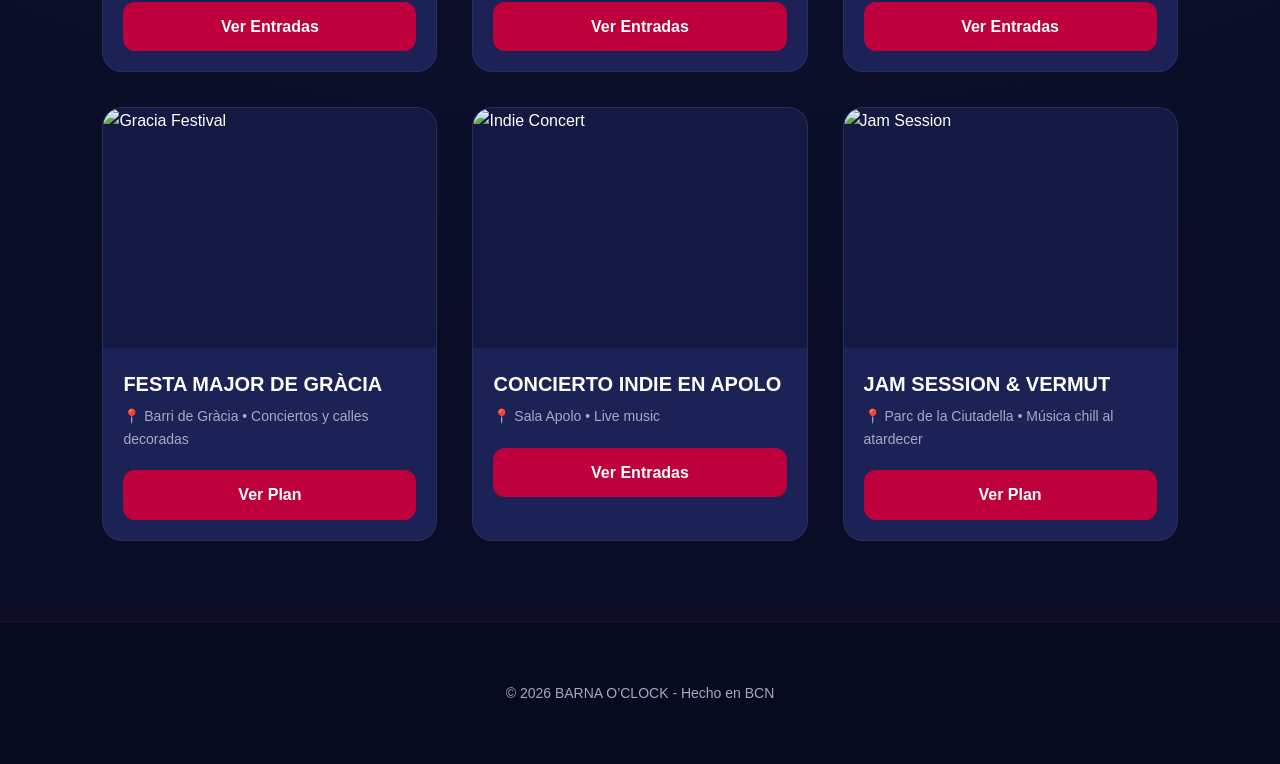
==== commit 12a89ee1: "Perfecciono nav" ====
--- a/index.html
+++ b/index.html
@@ -17,11 +17,9 @@
             <li><a href="index.html" class="btn-back">Inicio</a></li>
             <li><a href="explorar.html">Explorar</a></li>
             <li><a href="nuevo-evento.html">Publicar Plan</a></li>            
-            <li><a href="auth.html">Entrar / Registrarse</a></li>
+            <li><a href="auth.html" class="btn-login">Entrar / Registrarse</a></li>
 
 <li><a href="index-en.html" id="lang-toggle">EN</a></li>
-
-<li><a href="auth.html" class="btn-login">Login / Sign up</a></li>
 </ul>
 
 </nav>
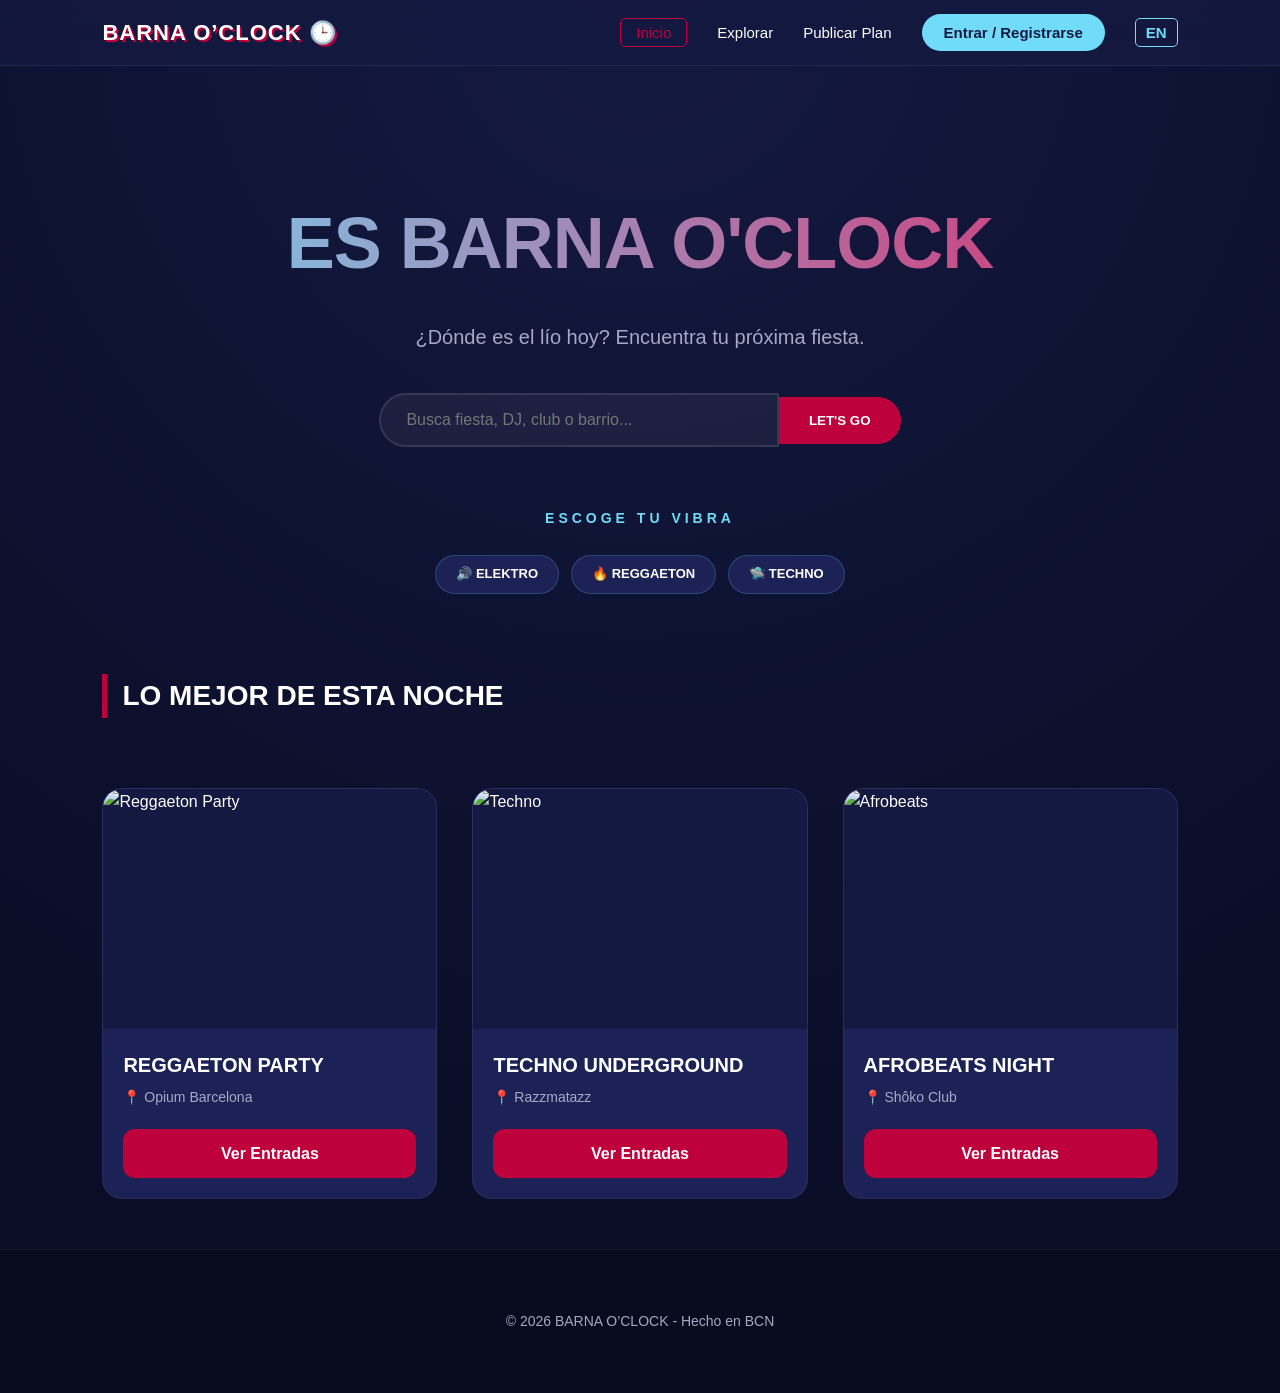
==== commit e514898d: "Mejoro gramática, explorar y css" ====
--- a/index.html
+++ b/index.html
@@ -1,33 +1,34 @@
 <!DOCTYPE html>
 <html lang="es">
+
 <head>
-<meta charset="UTF-8">
-<meta name="viewport" content="width=device-width, initial-scale=1.0">
-<title>BARNA O’CLOCK | La noche en BCN</title>
-<link rel="stylesheet" href="style.css">
+    <meta charset="UTF-8">
+    <meta name="viewport" content="width=device-width, initial-scale=1.0">
+    <title>BARNA O’CLOCK | La noche en BCN</title>
+    <link rel="stylesheet" href="style.css">
 </head>
 
 <body>
 
-<header>
-<nav>
-<div class="logo">BARNA O’CLOCK 🕒</div>
+    <header>
+        <nav>
+            <div class="logo">BARNA O’CLOCK 🕒</div>
 
-<ul>
-            <li><a href="index.html" class="btn-back">Inicio</a></li>
-            <li><a href="explorar.html">Explorar</a></li>
-            <li><a href="nuevo-evento.html">Publicar Plan</a></li>            
-            <li><a href="auth.html" class="btn-login">Entrar / Registrarse</a></li>
+            <ul>
+                <li><a href="index.html" class="btn-back">Inicio</a></li>
+                <li><a href="explorar.html">Explorar</a></li>
+                <li><a href="nuevo-evento.html">Publicar Plan</a></li>
+                <li><a href="auth.html" class="btn-login">Entrar / Registrarse</a></li>
 
-<li><a href="index-en.html" id="lang-toggle">EN</a></li>
-</ul>
+                <li><a href="index-en.html" id="lang-toggle">EN</a></li>
+            </ul>
 
-</nav>
-</header>
+        </nav>
+    </header>
 
 
     <main>
-        <section class="hero">          
+        <section class="hero">
             <h1>ES BARNA O'CLOCK</h1>
             <p>¿Dónde es el lío hoy? Encuentra tu próxima fiesta.</p>
             <input type="text" placeholder="Busca fiesta, DJ, club o barrio...">
@@ -44,74 +45,36 @@
         </section>
 
         <section class="eventos-destacados">
-            <h2>TONIGHT'S TOP PICKS</h2>
+            <h2>LO MEJOR DE ESTA NOCHE</h2>
             <div class="grid-eventos">
 
-<div class="card">
-<img src="https://ege.electronicgroove.com/wp-content/uploads/2025/07/BRUNCH-FESTIVAL-Official-1000x667-1.jpg?q=80&w=800&auto=format&fit=crop" alt="Brunch Electronik">
-<h3>BRUNCH ELECTRONIK</h3>
-<p>📍 Poble Espanyol</p>
-<a href="evento.html">Ver Entradas</a>
-</div>
 
-<div class="card">
-<img src="https://images.myguide-cdn.com/ibiza/companies/the-best-reggaeton-party-in-ibiza/large/the-best-reggaeton-party-in-ibiza-3698609.jpg?q=80&w=800&auto=format&fit=crop" alt="Reggaeton Party">
-        <h3>REGGAETON PARTY</h3>
-<h3>REGGAETON PARTY</h3>
-<p>📍 Opium Barcelona</p>
-<a href="#">Ver Entradas</a>
-</div>
+                <div class="card">
+                    <img src="https://images.myguide-cdn.com/ibiza/companies/the-best-reggaeton-party-in-ibiza/large/the-best-reggaeton-party-in-ibiza-3698609.jpg?q=80&w=800&auto=format&fit=crop"
+                        alt="Reggaeton Party">
+                    <h3>REGGAETON PARTY</h3>
+                    <p>📍 Opium Barcelona</p>
+                    <a href="#">Ver Entradas</a>
+                </div>
 
-<div class="card">
-<img src="https://wololosound.com/wp-content/uploads/animals-industry.jpg?q=80&w=800&auto=format&fit=crop" alt="Techno">
-<h3>TECHNO UNDERGROUND</h3>
-<p>📍 Razzmatazz</p>
-<a href="#">Ver Entradas</a>
-</div>
+                <div class="card">
+                    <img src="https://wololosound.com/wp-content/uploads/animals-industry.jpg?q=80&w=800&auto=format&fit=crop"
+                        alt="Techno">
+                    <h3>TECHNO UNDERGROUND</h3>
+                    <p>📍 Razzmatazz</p>
+                    <a href="#">Ver Entradas</a>
+                </div>
 
-<div class="card">
-<img src="https://d1csarkz8obe9u.cloudfront.net/posterpreviews/afrobeat-party-facebook-event-cover-template-design-cb56b860363b6b14350ea0bd824577ab_screen.jpg?ts=1716645674?q=80&w=800&auto=format&fit=crop" alt="Afrobeats">
-<h3>AFROBEATS NIGHT</h3>
-<p>📍 Shôko Club</p>
-<a href="#">Ver Entradas</a>
-</div>
+                <div class="card">
+                    <img src="https://d1csarkz8obe9u.cloudfront.net/posterpreviews/afrobeat-party-facebook-event-cover-template-design-cb56b860363b6b14350ea0bd824577ab_screen.jpg?ts=1716645674?q=80&w=800&auto=format&fit=crop"
+                        alt="Afrobeats">
+                    <h3>AFROBEATS NIGHT</h3>
+                    <p>📍 Shôko Club</p>
+                    <a href="#">Ver Entradas</a>
+                </div>
 
-<div class="card">
-<img src="https://encrypted-tbn0.gstatic.com/images?q=tbn:ANd9GcQl5OICuQEMyode-FNRcwqVIDa-C47P2sud2g&s?q=80&w=800&auto=format&fit=crop" alt="Latin Vibes">
-<h3>LATIN VIBES</h3>
-<p>📍 Sutton Club</p>
-<a href="#">Ver Entradas</a>
-</div>
 
-<div class="card">
-<img src="https://images.unsplash.com/photo-1470225620780-dba8ba36b745?q=80&w=800&auto=format&fit=crop" alt="House Music">
-<h3>HOUSE ALL NIGHT</h3>
-<p>📍 Input High Fidelity</p>
-<a href="#">Ver Entradas</a>
-</div>
-
-<div class="card">
-<img src="https://foodlovertour.com/wp-content/uploads/sites/7327/2015/10/Gracia-Festival-2015.jpg?w=700&h=700&zoom=2?q=80&w=800&auto=format&fit=crop" alt="Gracia Festival">
-<h3>FESTA MAJOR DE GRÀCIA</h3>
-<p>📍 Barri de Gràcia • Conciertos y calles decoradas</p>
-<a href="#">Ver Plan</a>
-</div>
-
-<div class="card">
-<img src="https://static.wixstatic.com/media/11062b_ef9a2dc1bb7a442abc56cb2acd2b56d2~mv2.jpeg/v1/fill/w_1480,h_832,al_c,q_85,usm_0.66_1.00_0.01,enc_avif,quality_auto/11062b_ef9a2dc1bb7a442abc56cb2acd2b56d2~mv2.jpeg?q=80&w=800&auto=format&fit=crop" alt="Indie Concert">
-<h3>CONCIERTO INDIE EN APOLO</h3>
-<p>📍 Sala Apolo • Live music</p>
-<a href="#">Ver Entradas</a>
-</div>
-
-<div class="card">
- <img src="https://marulacafe.com/wp-content/uploads/2024/11/mejores-jam-session-en-Barcelona-ok-1-1.jpg?q=80&w=800&auto=format&fit=crop" alt="Jam Session">
-<h3>JAM SESSION & VERMUT</h3>
-<p>📍 Parc de la Ciutadella • Música chill al atardecer</p>
-<a href="#">Ver Plan</a>
-</div>
-
-</div>
+            </div>
         </section>
     </main>
 
@@ -120,4 +83,5 @@
     </footer>
 
 </body>
+
 </html>
--- a/style.css
+++ b/style.css
@@ -1,26 +1,23 @@
 /* ===== RESET & VARIABLES ===== */
-*{
-    margin:0;
-    padding:0;
-    box-sizing:border-box;
-}
-
-:root{
-    /* Colores Corporativos */
-    --bcn-blue: #141941;      /* Azul profundo */
-    --bcn-red: #BE013C;       /* Rojo vibrante */
-    --bcn-skyblue: #70DCF9;   /* Skyblue */
-    --bcn-fuchsia: #E02365;   /* Fucsia opcional */
-    
-    /* Colores de apoyo */
-    --bg-dark: #0a0d25;       /* Fondo aún más oscuro para contraste */
-    --card-blue: #1c2255;     /* Azul para tarjetas */
+* {
+    margin: 0;
+    padding: 0;
+    box-sizing: border-box;
+}
+
+:root {
+    --bcn-blue: #141941;
+    --bcn-red: #BE013C;
+    --bcn-skyblue: #70DCF9;
+    --bcn-fuchsia: #E02365;
+    --bg-dark: #0a0d25;
+    --card-blue: #1c2255;
     --text-white: #ffffff;
     --text-gray: #a5a9c5;
 }
 
 /* ===== BODY ===== */
-body{
+body {
     background: radial-gradient(circle at top, var(--bcn-blue) 0%, var(--bg-dark) 80%);
     color: var(--text-white);
     font-family: 'Segoe UI', Roboto, Helvetica, Arial, sans-serif;
@@ -29,7 +26,7 @@
 }
 
 /* ===== NAVBAR ===== */
-header{
+header {
     backdrop-filter: blur(15px);
     background: rgba(20, 25, 65, 0.8);
     position: sticky;
@@ -38,14 +35,14 @@
     border-bottom: 1px solid rgba(112, 220, 249, 0.1);
 }
 
-nav{
+nav {
     display: flex;
     justify-content: space-between;
     align-items: center;
     padding: 15px 8%;
 }
 
-.logo{
+.logo {
     font-weight: 900;
     letter-spacing: 1px;
     font-size: 22px;
@@ -53,14 +50,14 @@
     text-shadow: 2px 2px 0px var(--bcn-red);
 }
 
-nav ul{
+nav ul {
     list-style: none;
     display: flex;
     gap: 30px;
     align-items: center;
 }
 
-nav a{
+nav a {
     color: var(--text-white);
     text-decoration: none;
     font-size: 15px;
@@ -68,11 +65,11 @@
     transition: 0.3s ease;
 }
 
-nav a:hover{
+nav a:hover {
     color: var(--bcn-skyblue);
 }
 
-#lang-toggle{
+#lang-toggle {
     border: 1px solid var(--bcn-skyblue);
     color: var(--bcn-skyblue);
     padding: 5px 10px;
@@ -81,7 +78,7 @@
 }
 
 /* ===== LOGIN BUTTON ===== */
-.btn-login{
+.btn-login {
     background: var(--bcn-skyblue);
     color: var(--bcn-blue) !important;
     padding: 10px 22px;
@@ -90,19 +87,19 @@
     opacity: 1 !important;
 }
 
-.btn-login:hover{
+.btn-login:hover {
     background: var(--text-white);
     transform: translateY(-2px);
     box-shadow: 0 5px 15px rgba(112, 220, 249, 0.3);
 }
 
 /* ===== HERO SECTION ===== */
-.hero{
+.hero {
     text-align: center;
     padding: 120px 20px 60px;
 }
 
-.hero h1{
+.hero h1 {
     font-size: clamp(40px, 8vw, 72px);
     font-weight: 900;
     margin-bottom: 20px;
@@ -112,31 +109,31 @@
     letter-spacing: -1px;
 }
 
-.hero p{
+.hero p {
     color: var(--text-gray);
     margin-bottom: 40px;
     font-size: 20px;
 }
 
-.hero input{
+.hero input {
     padding: 16px 25px;
     width: 100%;
     max-width: 400px;
     border-radius: 50px 0 0 50px;
-    border: 2px solid rgba(255,255,255,0.1);
+    border: 2px solid rgba(255, 255, 255, 0.1);
     outline: none;
-    background: rgba(255,255,255,0.05);
+    background: rgba(255, 255, 255, 0.05);
     color: white;
     font-size: 16px;
     transition: 0.3s;
 }
 
-.hero input:focus{
+.hero input:focus {
     border-color: var(--bcn-skyblue);
-    background: rgba(255,255,255,0.1);
-}
-
-.hero button{
+    background: rgba(255, 255, 255, 0.1);
+}
+
+.hero button {
     padding: 16px 30px;
     margin-left: -5px;
     border: none;
@@ -149,13 +146,13 @@
     text-transform: uppercase;
 }
 
-.hero button:hover{
+.hero button:hover {
     background: var(--bcn-fuchsia);
     box-shadow: 0 0 20px rgba(190, 1, 60, 0.4);
 }
 
 /* ===== VIBES ===== */
-.vibes h2{
+.vibes h2 {
     text-align: center;
     font-size: 14px;
     color: var(--bcn-skyblue);
@@ -164,13 +161,13 @@
     margin-bottom: 25px;
 }
 
-.vibe-tags{
+.vibe-tags {
     display: flex;
     justify-content: center;
     gap: 12px;
 }
 
-.vibe-tags span{
+.vibe-tags span {
     background: var(--card-blue);
     border: 1px solid rgba(112, 220, 249, 0.2);
     padding: 8px 20px;
@@ -181,42 +178,44 @@
     transition: 0.3s;
 }
 
-.vibe-tags span:hover{
+.vibe-tags span:hover {
     border-color: var(--bcn-red);
     color: var(--bcn-red);
     background: white;
 }
 
 /* ===== EVENTOS GRID ===== */
-.eventos-destacados{
+.eventos-destacados {
     padding: 80px 8%;
 }
 
-.eventos-destacados h2{
+.eventos-destacados h2 {
     font-size: 28px;
     margin-bottom: 40px;
     border-left: 5px solid var(--bcn-red);
     padding-left: 15px;
 }
 
-.grid-eventos{
+.grid-eventos {
     display: grid;
     grid-template-columns: repeat(auto-fit, minmax(300px, 1fr));
     gap: 35px;
 }
 
 /* ===== CARDS ===== */
-.card{
+.card {
     background: var(--card-blue);
     border-radius: 20px;
     overflow: hidden;
-    transition: 0.4s cubic-bezier(0.175, 0.885, 0.32, 1.275);
-    border: 1px solid rgba(255,255,255,0.05);
-}
-
-.card:hover{
+    transition: opacity 0.3s ease, transform 0.3s ease;
+    border: 1px solid rgba(255, 255, 255, 0.05);
+    transform: translateY(30px);
+
+}
+
+.card:hover {
     transform: translateY(-12px);
-    box-shadow: 0 20px 40px rgba(0,0,0,0.4);
+    box-shadow: 0 20px 40px rgba(0, 0, 0, 0.4);
     border-color: var(--bcn-skyblue);
 }
 
@@ -224,23 +223,23 @@
     width: 100%;
     height: 240px;
     object-fit: cover;
-    background-color: var(--bcn-blue); /* Fondo de respaldo */
+    background-color: var(--bcn-blue);
     display: block;
 }
 
-.card h3{
+.card h3 {
     padding: 20px 20px 5px;
     font-size: 20px;
     color: var(--text-white);
 }
 
-.card p{
+.card p {
     padding: 0 20px 20px;
     color: var(--text-gray);
     font-size: 14px;
 }
 
-.card a{
+.card a {
     display: block;
     margin: 0 20px 20px;
     padding: 12px;
@@ -253,19 +252,24 @@
     transition: 0.3s;
 }
 
-.card a:hover{
+.card a:hover {
     background: white;
     color: var(--bcn-red);
 }
 
+.card.visible {
+    opacity: 1;
+    transform: translateY(0);
+}
+
 /* ===== FOOTER ===== */
-footer{
+footer {
     text-align: center;
     padding: 60px;
     background: #080a1d;
     color: var(--text-gray);
     font-size: 14px;
-    border-top: 1px solid rgba(255,255,255,0.05);
+    border-top: 1px solid rgba(255, 255, 255, 0.05);
 }
 
 /* ===== AUTH PAGE SPECIFIC ===== */
@@ -305,14 +309,14 @@
     max-width: 450px;
     border-radius: 20px;
     overflow: hidden;
-    box-shadow: 0 20px 50px rgba(0,0,0,0.5);
-    border: 1px solid rgba(255,255,255,0.05);
+    box-shadow: 0 20px 50px rgba(0, 0, 0, 0.5);
+    border: 1px solid rgba(255, 255, 255, 0.05);
 }
 
 /* Pestañas */
 .auth-tabs {
     display: flex;
-    background: rgba(0,0,0,0.2);
+    background: rgba(0, 0, 0, 0.2);
 }
 
 .tab-btn {
@@ -354,8 +358,8 @@
     width: 100%;
     padding: 14px;
     border-radius: 10px;
-    border: 1px solid rgba(255,255,255,0.1);
-    background: rgba(0,0,0,0.2);
+    border: 1px solid rgba(255, 255, 255, 0.1);
+    background: rgba(0, 0, 0, 0.2);
     color: white;
     outline: none;
 }
@@ -391,15 +395,15 @@
     left: 0;
     height: 18px;
     width: 18px;
-    background-color: rgba(255,255,255,0.1);
+    background-color: rgba(255, 255, 255, 0.1);
     border-radius: 4px;
 }
 
-.checkbox-container:hover input ~ .checkmark {
-    background-color: rgba(255,255,255,0.2);
-}
-
-.checkbox-container input:checked ~ .checkmark {
+.checkbox-container:hover input~.checkmark {
+    background-color: rgba(255, 255, 255, 0.2);
+}
+
+.checkbox-container input:checked~.checkmark {
     background-color: var(--bcn-skyblue);
 }
 
@@ -438,7 +442,7 @@
     left: 0;
     width: 100%;
     height: 1px;
-    background: rgba(255,255,255,0.1);
+    background: rgba(255, 255, 255, 0.1);
 }
 
 .separator span {
@@ -459,9 +463,9 @@
 .btn-social {
     width: 100%;
     padding: 12px;
-    border: 1px solid rgba(255,255,255,0.1);
+    border: 1px solid rgba(255, 255, 255, 0.1);
     border-radius: 10px;
-    background: rgba(255,255,255,0.05);
+    background: rgba(255, 255, 255, 0.05);
     color: white;
     font-weight: 600;
     cursor: pointer;
@@ -473,7 +477,7 @@
 }
 
 .btn-social:hover {
-    background: rgba(255,255,255,0.1);
+    background: rgba(255, 255, 255, 0.1);
     border-color: var(--text-white);
 }
 
@@ -511,7 +515,7 @@
     padding: 40px;
     border-radius: 20px;
     border: 1px solid rgba(255, 255, 255, 0.05);
-    box-shadow: 0 20px 40px rgba(0,0,0,0.3);
+    box-shadow: 0 20px 40px rgba(0, 0, 0, 0.3);
 }
 
 .form-group {
@@ -544,7 +548,7 @@
     transition: 0.3s;
 }
 
-.post-event-card input:focus, 
+.post-event-card input:focus,
 .post-event-card textarea:focus {
     border-color: var(--bcn-skyblue);
     box-shadow: 0 0 10px rgba(112, 220, 249, 0.2);
@@ -591,7 +595,7 @@
     position: relative;
 }
 
-.radio-item input:checked + .radio-dot::after {
+.radio-item input:checked+.radio-dot::after {
     content: "";
     position: absolute;
     top: 3px;
@@ -633,7 +637,7 @@
 .upload-text {
     font-weight: 800;
     color: var(--text-white);
-    background: rgba(255,255,255,0.05);
+    background: rgba(255, 255, 255, 0.05);
     padding: 8px 20px;
     border-radius: 5px;
 }
@@ -665,6 +669,50 @@
     font-weight: bold;
 }
 
+/* ===== FILTROS EXPLORAR ===== */
+.filters {
+    display: flex;
+    gap: 15px;
+    margin-bottom: 40px;
+    flex-wrap: wrap;
+}
+
+.filters select {
+    appearance: none;
+    -webkit-appearance: none;
+    background: var(--card-blue);
+    color: var(--text-white);
+    border: 1px solid rgba(112, 220, 249, 0.3);
+    border-radius: 50px;
+    padding: 12px 45px 12px 20px;
+    font-size: 14px;
+    font-weight: 600;
+    cursor: pointer;
+    outline: none;
+    transition: 0.3s ease;
+    letter-spacing: 1px;
+    background-image: url("data:image/svg+xml,%3Csvg xmlns='http://www.w3.org/2000/svg' width='12' height='12' viewBox='0 0 12 12'%3E%3Cpath fill='%2370DCF9' d='M6 8L1 3h10z'/%3E%3C/svg%3E");
+    background-repeat: no-repeat;
+    background-position: right 15px center;
+}
+
+.filters select:hover {
+    border-color: var(--bcn-skyblue);
+    background-color: rgba(112, 220, 249, 0.08);
+    box-shadow: 0 0 12px rgba(112, 220, 249, 0.15);
+}
+
+.filters select:focus {
+    border-color: var(--bcn-skyblue);
+    box-shadow: 0 0 0 3px rgba(112, 220, 249, 0.15);
+}
+
+.filters select option {
+    background: var(--bcn-blue);
+    color: var(--text-white);
+    padding: 10px;
+}
+
 /* Responsive */
 @media (max-width: 600px) {
     .form-row {
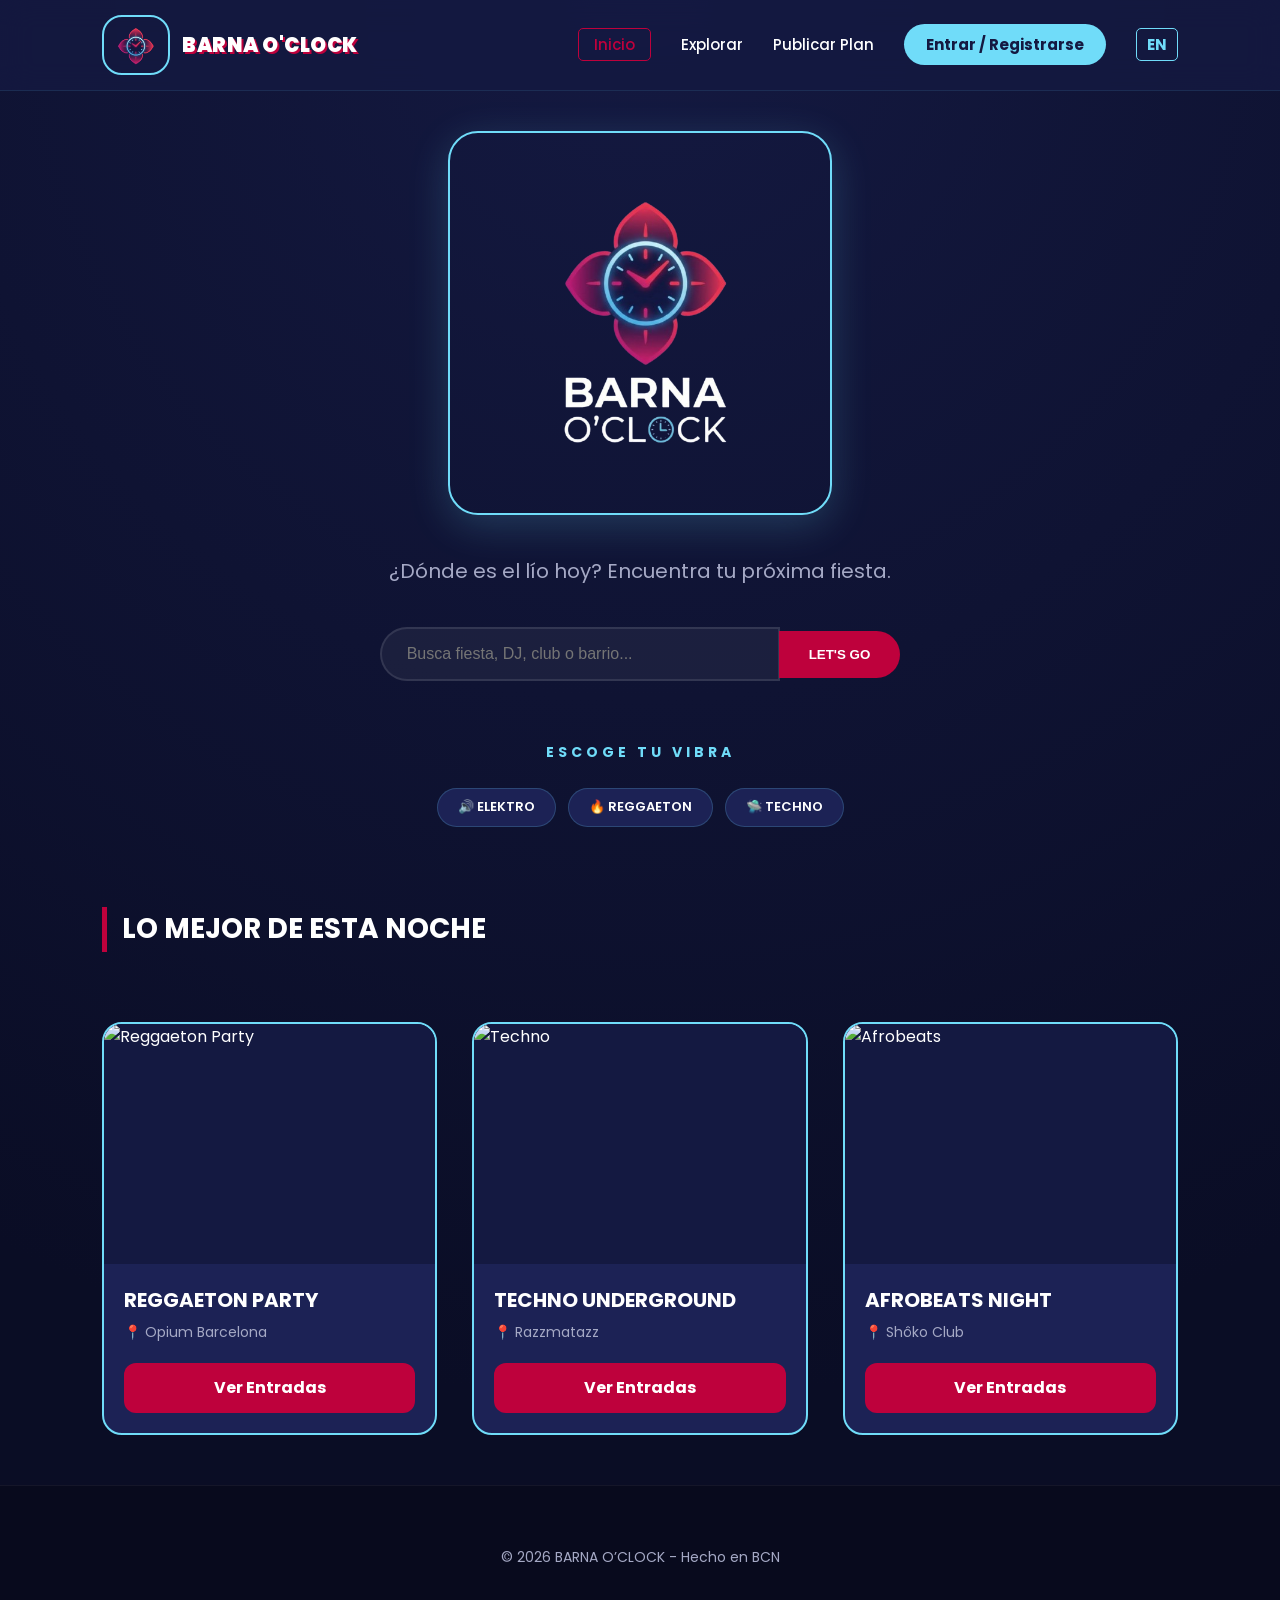
==== commit a401cc71: "logo añadido a la barra de navegación y algunas mejoras visuales como cambiar las fuentes y cambiar " ====
--- a/index.html
+++ b/index.html
@@ -12,7 +12,12 @@
 
     <header>
         <nav>
-            <div class="logo">BARNA O’CLOCK 🕒</div>
+            <a href="index.html" class="logo-navbar">
+                <div class="logo-card-navbar">
+                    <img src="./img/logoSmall.png" alt="BARNA O'CLOCK Logo">
+                </div>
+                <span class="logo-text">BARNA O'CLOCK</span>
+            </a>
 
             <ul>
                 <li><a href="index.html" class="btn-back">Inicio</a></li>
@@ -29,7 +34,9 @@
 
     <main>
         <section class="hero">
-            <h1>ES BARNA O'CLOCK</h1>
+            <div class="logo-card">
+                <img src="./img/logo.png" alt="BARNA O'CLOCK Logo">
+            </div>
             <p>¿Dónde es el lío hoy? Encuentra tu próxima fiesta.</p>
             <input type="text" placeholder="Busca fiesta, DJ, club o barrio...">
             <button>LET'S GO</button>
--- a/style.css
+++ b/style.css
@@ -1,3 +1,5 @@
+@import url('https://fonts.googleapis.com/css2?family=Poppins:wght@300;400;500;600;700;800;900&display=swap');
+
 /* ===== RESET & VARIABLES ===== */
 * {
     margin: 0;
@@ -20,7 +22,7 @@
 body {
     background: radial-gradient(circle at top, var(--bcn-blue) 0%, var(--bg-dark) 80%);
     color: var(--text-white);
-    font-family: 'Segoe UI', Roboto, Helvetica, Arial, sans-serif;
+    font-family: 'Poppins', sans-serif;
     min-height: 100vh;
     line-height: 1.6;
 }
@@ -42,6 +44,44 @@
     padding: 15px 8%;
 }
 
+.logo-navbar {
+    display: flex;
+    align-items: center;
+    gap: 12px;
+    text-decoration: none;
+    transition: 0.3s ease;
+}
+
+.logo-text {
+    font-weight: 900;
+    font-size: 20px;
+    color: var(--text-white);
+    text-shadow: 2px 2px 0px var(--bcn-red);
+    letter-spacing: 0.5px;
+}
+
+.logo-card-navbar {
+    display: flex;
+    justify-content: center;
+    align-items: center;
+    background: transparent;
+    border-radius: 20px;
+    padding: 8px 12px;
+    border: 2px solid var(--bcn-skyblue);
+    transition: 0.3s ease;
+}
+
+.logo-card-navbar img {
+    height: 40px;
+    width: auto;
+    object-fit: contain;
+}
+
+.logo-navbar:hover .logo-card-navbar {
+    background: var(--bcn-skyblue);
+    box-shadow: 0 5px 20px rgba(112, 220, 249, 0.3);
+}
+
 .logo {
     font-weight: 900;
     letter-spacing: 1px;
@@ -96,7 +136,29 @@
 /* ===== HERO SECTION ===== */
 .hero {
     text-align: center;
-    padding: 120px 20px 60px;
+    padding: 40px 20px 60px;
+}
+
+.logo-card {
+    display: flex;
+    justify-content: center;
+    align-items: center;
+    margin-bottom: 40px;
+    background: transparent;
+    border-radius: 30px;
+    padding: 40px;
+    width: fit-content;
+    margin-left: auto;
+    margin-right: auto;
+    border: 2px solid var(--bcn-skyblue);
+    box-shadow: 0 10px 40px rgba(112, 220, 249, 0.2);
+}
+
+.logo-card img {
+    max-width: 300px;
+    width: 100%;
+    height: auto;
+    object-fit: contain;
 }
 
 .hero h1 {
@@ -208,7 +270,7 @@
     border-radius: 20px;
     overflow: hidden;
     transition: opacity 0.3s ease, transform 0.3s ease;
-    border: 1px solid rgba(255, 255, 255, 0.05);
+    border: 2px solid var(--bcn-skyblue);
     transform: translateY(30px);
 
 }
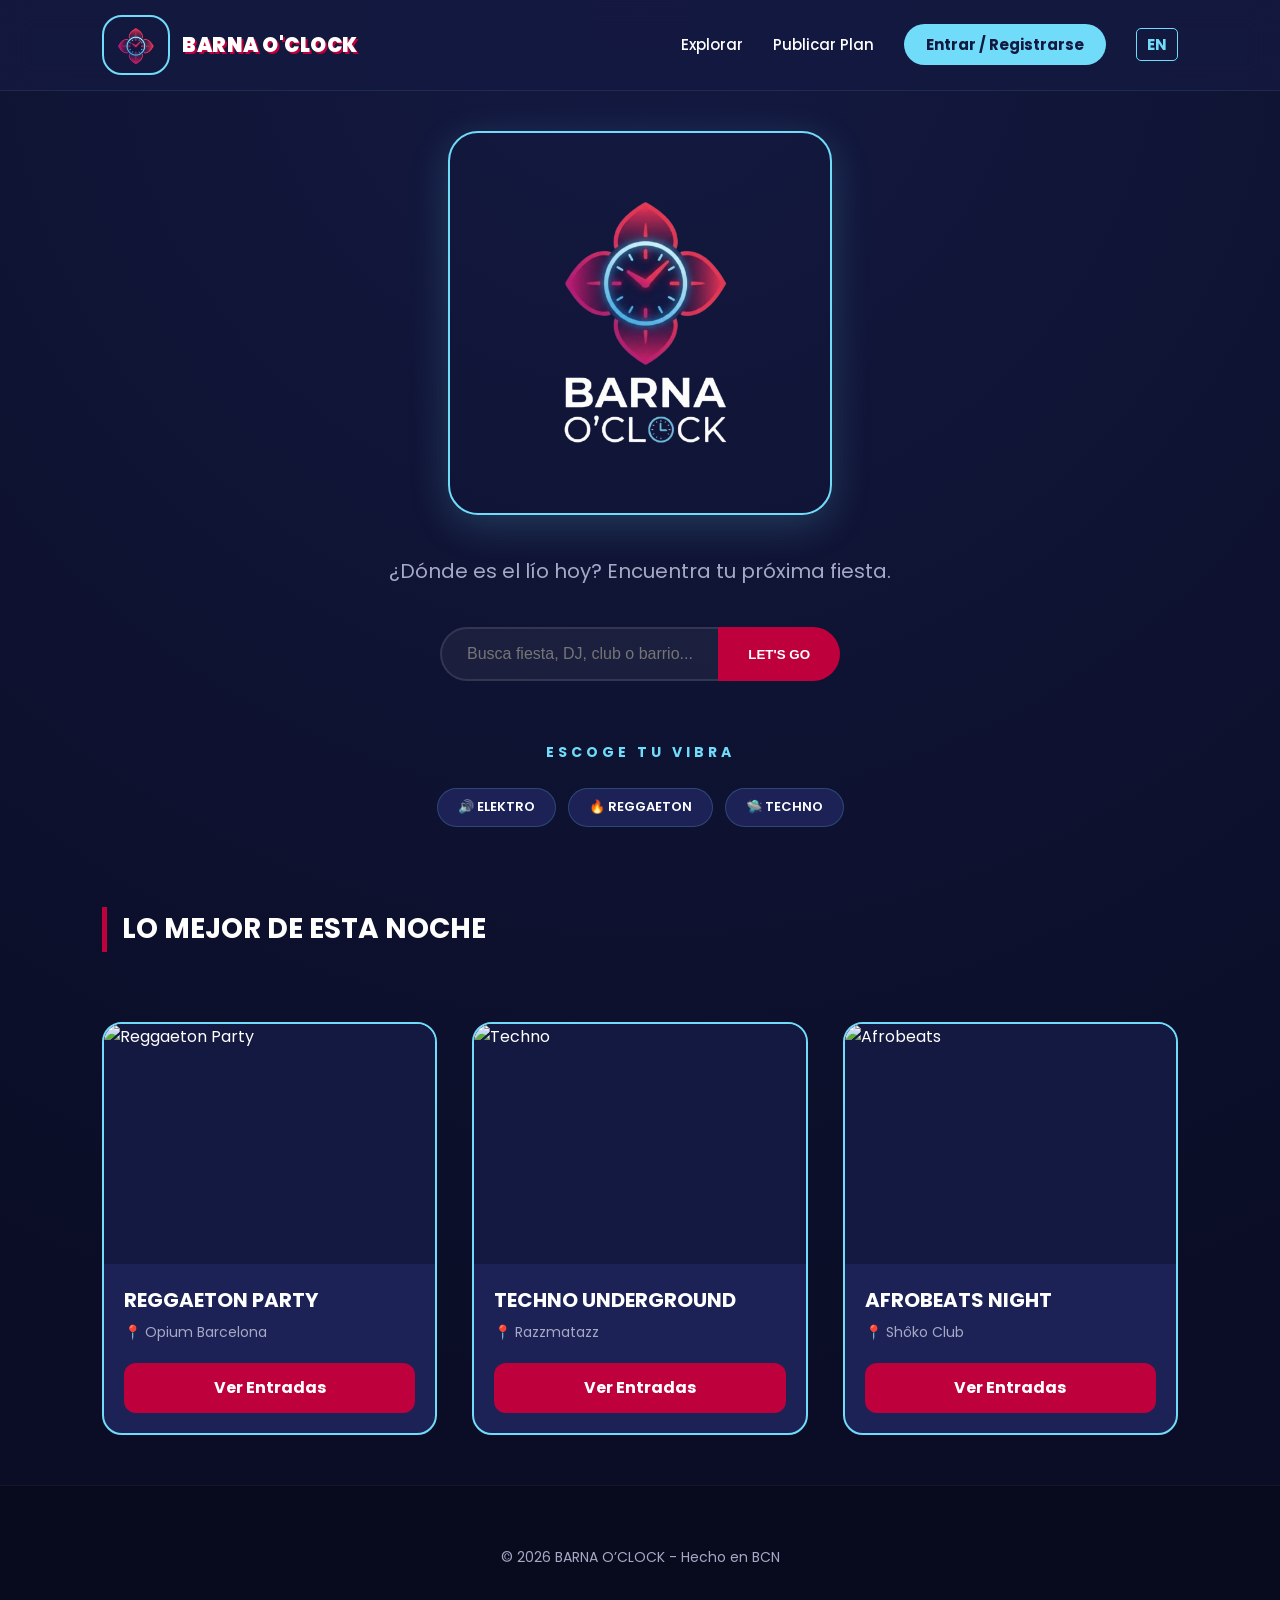
==== commit 1807a7cf: "Media queries añadidos para móvil, tablet y escritorio y algúnos bugs de UX solucionados." ====
--- a/index.html
+++ b/index.html
@@ -19,15 +19,28 @@
                 <span class="logo-text">BARNA O'CLOCK</span>
             </a>
 
-            <ul>
-                <li><a href="index.html" class="btn-back">Inicio</a></li>
+            <!-- Desktop Navigation -->
+            <ul class="nav-menu">
                 <li><a href="explorar.html">Explorar</a></li>
                 <li><a href="nuevo-evento.html">Publicar Plan</a></li>
-                <li><a href="auth.html" class="btn-login">Entrar / Registrarse</a></li>
-
+                <li><a href="auth.html" class="btn-login"><span class="login-text">Entrar / Registrarse</span><span class="login-icon">👤</span></a></li>
                 <li><a href="index-en.html" id="lang-toggle">EN</a></li>
             </ul>
 
+            <!-- Mobile Hamburger Menu -->
+            <button class="hamburger-menu" id="hamburger">
+                <span></span>
+                <span></span>
+                <span></span>
+            </button>
+
+            <!-- Mobile Navigation Dropdown -->
+            <ul class="nav-menu-mobile" id="nav-menu-mobile">
+                <li><a href="explorar.html">Explorar</a></li>
+                <li><a href="nuevo-evento.html">Publicar Plan</a></li>
+                <li><a href="auth.html" class="btn-login-mobile">Entrar / Registrarse</a></li>
+                <li><a href="index-en.html" class="lang-toggle-mobile">EN</a></li>
+            </ul>
         </nav>
     </header>
 
@@ -38,8 +51,10 @@
                 <img src="./img/logo.png" alt="BARNA O'CLOCK Logo">
             </div>
             <p>¿Dónde es el lío hoy? Encuentra tu próxima fiesta.</p>
-            <input type="text" placeholder="Busca fiesta, DJ, club o barrio...">
-            <button>LET'S GO</button>
+            <div class="hero-search">
+                <input type="text" placeholder="Busca fiesta, DJ, club o barrio...">
+                <button><span class="btn-text">LET'S GO</span><span class="btn-icon">➜</span></button>
+            </div>
         </section>
 
         <section class="vibes">
@@ -88,7 +103,37 @@
     <footer>
         <p>&copy; 2026 BARNA O’CLOCK - Hecho en BCN</p>
     </footer>
+    <script>
+        // Hamburger Menu Toggle
+        const hamburger = document.getElementById('hamburger');
+        const navMenuMobile = document.getElementById('nav-menu-mobile');
 
+        // Toggle menu on hamburger click
+        hamburger.addEventListener('click', function() {
+            hamburger.classList.toggle('active');
+            navMenuMobile.classList.toggle('active');
+        });
+
+        // Close menu when a link is clicked
+        const mobileLinks = navMenuMobile.querySelectorAll('a');
+        mobileLinks.forEach(link => {
+            link.addEventListener('click', function() {
+                hamburger.classList.remove('active');
+                navMenuMobile.classList.remove('active');
+            });
+        });
+
+        // Close menu when clicking outside
+        document.addEventListener('click', function(event) {
+            const isClickOnMenu = navMenuMobile.contains(event.target);
+            const isClickOnHamburger = hamburger.contains(event.target);
+            
+            if (!isClickOnMenu && !isClickOnHamburger && navMenuMobile.classList.contains('active')) {
+                hamburger.classList.remove('active');
+                navMenuMobile.classList.remove('active');
+            }
+        });
+    </script>
 </body>
 
 </html>
--- a/style.css
+++ b/style.css
@@ -177,6 +177,13 @@
     font-size: 20px;
 }
 
+/* Hero Search Container */
+.hero-search {
+    display: flex;
+    max-width: 400px;
+    margin: 0 auto;
+}
+
 .hero input {
     padding: 16px 25px;
     width: 100%;
@@ -188,6 +195,7 @@
     color: white;
     font-size: 16px;
     transition: 0.3s;
+    flex: 1;
 }
 
 .hero input:focus {
@@ -206,11 +214,29 @@
     cursor: pointer;
     transition: 0.3s;
     text-transform: uppercase;
+    white-space: nowrap;
+    flex-shrink: 0;
 }
 
 .hero button:hover {
     background: var(--bcn-fuchsia);
     box-shadow: 0 0 20px rgba(190, 1, 60, 0.4);
+}
+
+/* Button text and icon visibility */
+.btn-icon {
+    display: none;
+}
+
+@media (max-width: 767px) {
+    .btn-text {
+        display: none;
+    }
+    
+    .btn-icon {
+        display: inline;
+        font-size: 18px;
+    }
 }
 
 /* ===== VIBES ===== */
@@ -397,6 +423,15 @@
     color: var(--bcn-skyblue);
     border-bottom: 3px solid var(--bcn-skyblue);
     background: rgba(112, 220, 249, 0.05);
+}
+
+/* Formularios del Auth */
+.auth-form {
+    display: none;
+}
+
+.auth-form.active {
+    display: block;
 }
 
 /* Formulario */
@@ -775,9 +810,499 @@
     padding: 10px;
 }
 
-/* Responsive */
-@media (max-width: 600px) {
+/* ===== HAMBURGER MENU & RESPONSIVE NAV ===== */
+.hamburger-menu {
+    display: none;
+    flex-direction: column;
+    background: none;
+    border: none;
+    cursor: pointer;
+    gap: 6px;
+    padding: 10px;
+}
+
+.hamburger-menu span {
+    width: 28px;
+    height: 3px;
+    background: var(--bcn-skyblue);
+    border-radius: 2px;
+    transition: all 0.3s ease;
+}
+
+.hamburger-menu.active span:nth-child(1) {
+    transform: rotate(45deg) translate(10px, 10px);
+}
+
+.hamburger-menu.active span:nth-child(2) {
+    opacity: 0;
+}
+
+.hamburger-menu.active span:nth-child(3) {
+    transform: rotate(-45deg) translate(7px, -7px);
+}
+
+/* Mobile Menu */
+.nav-menu-mobile {
+    display: none;
+    position: absolute;
+    top: 100%;
+    left: 0;
+    right: 0;
+    background: rgba(20, 25, 65, 0.98);
+    backdrop-filter: blur(15px);
+    list-style: none;
+    flex-direction: column;
+    padding: 20px;
+    gap: 0;
+    border-bottom: 1px solid rgba(112, 220, 249, 0.1);
+    border-top: 1px solid rgba(112, 220, 249, 0.1);
+    z-index: 99;
+}
+
+.nav-menu-mobile.active {
+    display: flex;
+}
+
+.nav-menu-mobile li {
+    padding: 15px 0;
+    border-bottom: 1px solid rgba(112, 220, 249, 0.1);
+}
+
+.nav-menu-mobile li:last-child {
+    border-bottom: none;
+}
+
+.nav-menu-mobile a {
+    color: var(--text-white);
+    text-decoration: none;
+    font-size: 16px;
+    font-weight: 500;
+    display: block;
+    transition: 0.3s ease;
+}
+
+.nav-menu-mobile a:hover {
+    color: var(--bcn-skyblue);
+}
+
+.btn-login-mobile {
+    background: var(--bcn-skyblue);
+    color: var(--bcn-blue) !important;
+    padding: 12px 20px !important;
+    border-radius: 50px;
+    font-weight: 700;
+    display: inline-block;
+    width: fit-content;
+    margin-top: 5px;
+}
+
+.btn-login-mobile:hover {
+    background: var(--text-white);
+    color: var(--bcn-blue) !important;
+}
+
+.lang-toggle-mobile {
+    border: 1px solid var(--bcn-skyblue);
+    color: var(--bcn-skyblue);
+    padding: 8px 12px !important;
+    border-radius: 5px;
+    font-weight: bold;
+    display: inline-block;
+    width: fit-content;
+    margin-top: 5px;
+}
+
+/* ===== RESPONSIVE DESIGN ===== */
+
+/* DESKTOP (1024px and above) */
+@media (min-width: 1024px) {
+    nav {
+        padding: 15px 8%;
+    }
+    
+    .hamburger-menu {
+        display: none;
+    }
+    
+    .nav-menu-mobile {
+        display: none !important;
+    }
+    
+    .nav-menu {
+        display: flex !important;
+        gap: 30px;
+    }
+    
+    .login-icon {
+        display: none;
+    }
+    
+    .login-text {
+        display: inline;
+    }
+    
+    .filters {
+        display: flex;
+        flex-direction: row;
+        gap: 15px;
+    }
+}
+
+/* TABLET (768px to 1023px) */
+@media (max-width: 1023px) and (min-width: 768px) {
+    nav {
+        padding: 12px 5%;
+    }
+    
+    .logo-text {
+        font-size: 16px;
+    }
+    
+    .logo-card-navbar img {
+        height: 35px;
+    }
+    
+    .hamburger-menu {
+        display: flex;
+    }
+    
+    .nav-menu {
+        display: none;
+    }
+    
+    .nav-menu-mobile {
+        position: static;
+        background: transparent;
+        border: none;
+        padding: 0;
+        gap: 0;
+    }
+    
+    .login-icon {
+        display: inline;
+        margin-left: 8px;
+    }
+    
+    .login-text {
+        display: none;
+    }
+    
+    .btn-login {
+        padding: 8px 12px !important;
+        background: transparent;
+        border: 1px solid var(--bcn-skyblue);
+        border-radius: 50%;
+        width: 40px;
+        height: 40px;
+        display: flex;
+        align-items: center;
+        justify-content: center;
+        color: var(--bcn-skyblue) !important;
+    }
+    
+    .btn-login:hover {
+        background: var(--bcn-skyblue);
+        color: var(--bcn-blue) !important;
+        box-shadow: 0 5px 15px rgba(112, 220, 249, 0.3);
+    }
+    
+    .filters {
+        display: flex;
+        flex-direction: row;
+        flex-wrap: wrap;
+        gap: 10px;
+    }
+    
+    .filters select {
+        padding: 10px 40px 10px 16px;
+        font-size: 13px;
+    }
+    
+    .eventos-destacados {
+        padding: 60px 5%;
+    }
+    
+    .grid-eventos {
+        gap: 25px;
+    }
+    
+    .hero {
+        padding: 30px 15px 50px;
+    }
+}
+
+/* MOBILE (Below 768px) - MAJOR CHANGES */
+@media (max-width: 767px) {
+    /* Header & Nav */
+    header {
+        position: sticky;
+        top: 0;
+        z-index: 100;
+    }
+    
+    nav {
+        display: flex;
+        justify-content: space-between;
+        align-items: center;
+        padding: 10px 4%;
+        gap: 10px;
+    }
+    
+    .logo-navbar {
+        gap: 8px;
+    }
+    
+    .logo-text {
+        display: none;
+    }
+    
+    .logo-card-navbar {
+        padding: 6px 8px;
+        border-radius: 12px;
+    }
+    
+    .logo-card-navbar img {
+        height: 32px;
+    }
+    
+    .hamburger-menu {
+        display: flex;
+        margin-left: auto;
+    }
+    
+    .hamburger-menu span {
+        width: 24px;
+        height: 2.5px;
+    }
+    
+    .nav-menu {
+        display: none;
+    }
+    
+    .nav-menu-mobile {
+        position: absolute;
+        top: calc(100% - 1px);
+        left: 0;
+        right: 0;
+        background: rgba(20, 25, 65, 0.99);
+        backdrop-filter: blur(15px);
+        padding: 15px 4%;
+        gap: 0;
+        max-height: 0;
+        overflow: hidden;
+        transition: max-height 0.3s ease;
+    }
+    
+    .nav-menu-mobile.active {
+        max-height: 300px;
+        border-bottom: 1px solid rgba(112, 220, 249, 0.2);
+    }
+    
+    .nav-menu-mobile li {
+        padding: 12px 0;
+        border-bottom: 1px solid rgba(112, 220, 249, 0.1);
+    }
+    
+    .nav-menu-mobile li:last-child {
+        border-bottom: none;
+    }
+    
+    .nav-menu-mobile a {
+        font-size: 15px;
+        font-weight: 500;
+    }
+    
+    .btn-login-mobile {
+        background: var(--bcn-skyblue);
+        color: var(--bcn-blue) !important;
+        padding: 10px 16px !important;
+        border-radius: 50px;
+        font-weight: 700;
+        display: inline-block;
+        width: fit-content;
+        margin-top: 8px;
+    }
+    
+    .lang-toggle-mobile {
+        border: 1px solid var(--bcn-skyblue);
+        color: var(--bcn-skyblue);
+        padding: 7px 10px !important;
+        border-radius: 4px;
+        font-weight: bold;
+        display: inline-block;
+        width: fit-content;
+        margin-top: 8px;
+    }
+    
+    /* Hero Section */
+    .hero {
+        text-align: center;
+        padding: 25px 15px 40px;
+    }
+    
+    .hero p {
+        font-size: 16px;
+        margin-bottom: 25px;
+    }
+    
+    .hero-search {
+        display: flex;
+        max-width: 100%;
+        margin: 0 auto;
+        gap: 0;
+    }
+    
+    .hero input {
+        padding: 12px 16px;
+        width: 100%;
+        max-width: 100%;
+        font-size: 14px;
+        border-radius: 50px 0 0 50px;
+        flex: 1;
+    }
+    
+    .hero button {
+        padding: 12px 15px;
+        margin-left: -5px;
+        font-size: 16px;
+        border-radius: 0 50px 50px 0;
+    }
+    
+    .logo-card {
+        padding: 25px;
+        margin-bottom: 25px;
+    }
+    
+    .logo-card img {
+        max-width: 200px;
+    }
+    
+    /* Vibes Section */
+    .vibes h2 {
+        font-size: 12px;
+        margin-bottom: 15px;
+    }
+    
+    .vibe-tags {
+        flex-wrap: wrap;
+        justify-content: center;
+        gap: 8px;
+    }
+    
+    .vibe-tags span {
+        padding: 6px 15px;
+        font-size: 12px;
+    }
+    
+    /* Eventos Grid */
+    .eventos-destacados {
+        padding: 40px 4%;
+    }
+    
+    .eventos-destacados h2 {
+        font-size: 20px;
+        margin-bottom: 25px;
+    }
+    
+    .grid-eventos {
+        grid-template-columns: 1fr;
+        gap: 20px;
+    }
+    
+    .card {
+        min-height: 320px;
+    }
+    
+    .card img {
+        height: 200px;
+    }
+    
+    .card h3 {
+        font-size: 18px;
+        padding: 15px 15px 5px;
+    }
+    
+    .card p {
+        padding: 0 15px 15px;
+        font-size: 13px;
+    }
+    
+    .card a {
+        padding: 10px;
+        margin: 0 15px 15px;
+        font-size: 14px;
+    }
+    
+    /* Filters - VERTICAL LAYOUT */
+    .filters {
+        display: flex;
+        flex-direction: column;
+        gap: 10px;
+        margin-bottom: 30px;
+    }
+    
+    .filters select {
+        width: 100%;
+        padding: 12px 40px 12px 16px;
+        font-size: 14px;
+        border-radius: 8px;
+    }
+    
+    /* Footer */
+    footer {
+        padding: 40px 20px;
+        font-size: 12px;
+    }
+    
+    /* Auth Page */
+    .auth-container {
+        padding: 40px 15px;
+        min-height: calc(100vh - 120px);
+    }
+    
+    .auth-hero-logo h1 {
+        font-size: 2rem;
+    }
+    
+    .auth-card {
+        max-width: 100%;
+    }
+    
+    .auth-body {
+        padding: 30px;
+    }
+    
+    /* Form Rows */
     .form-row {
         grid-template-columns: 1fr;
+        gap: 15px;
+    }
+    
+    .form-page-container {
+        margin: 40px auto;
+        padding: 0 15px;
+    }
+    
+    .post-event-card {
+        padding: 25px;
+        border-radius: 15px;
+    }
+    
+    .form-header h2 {
+        font-size: 20px;
+        margin-bottom: 20px;
+    }
+    
+    .form-group label {
+        font-size: 12px;
+    }
+    
+    .radio-group {
+        gap: 15px;
+    }
+    
+    .btn-submit-event {
+        padding: 14px;
+        font-size: 14px;
     }
 }
